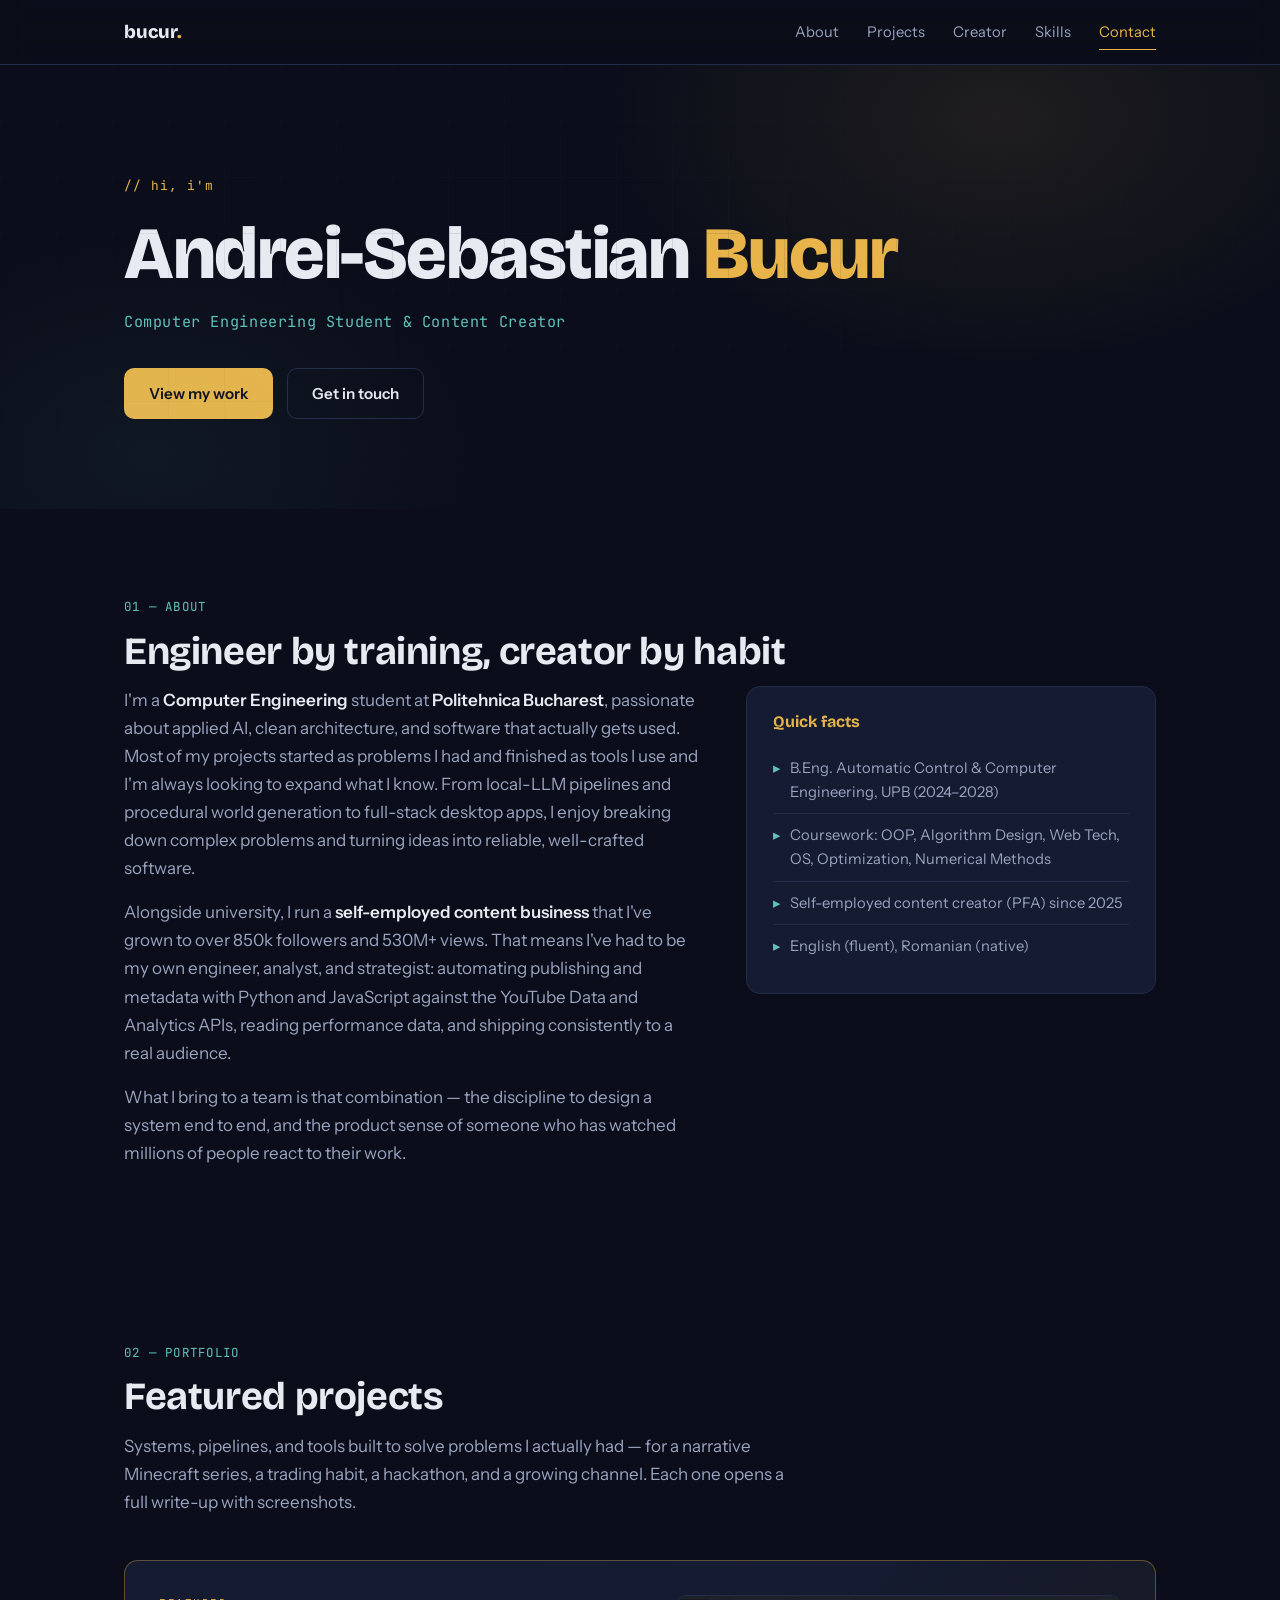
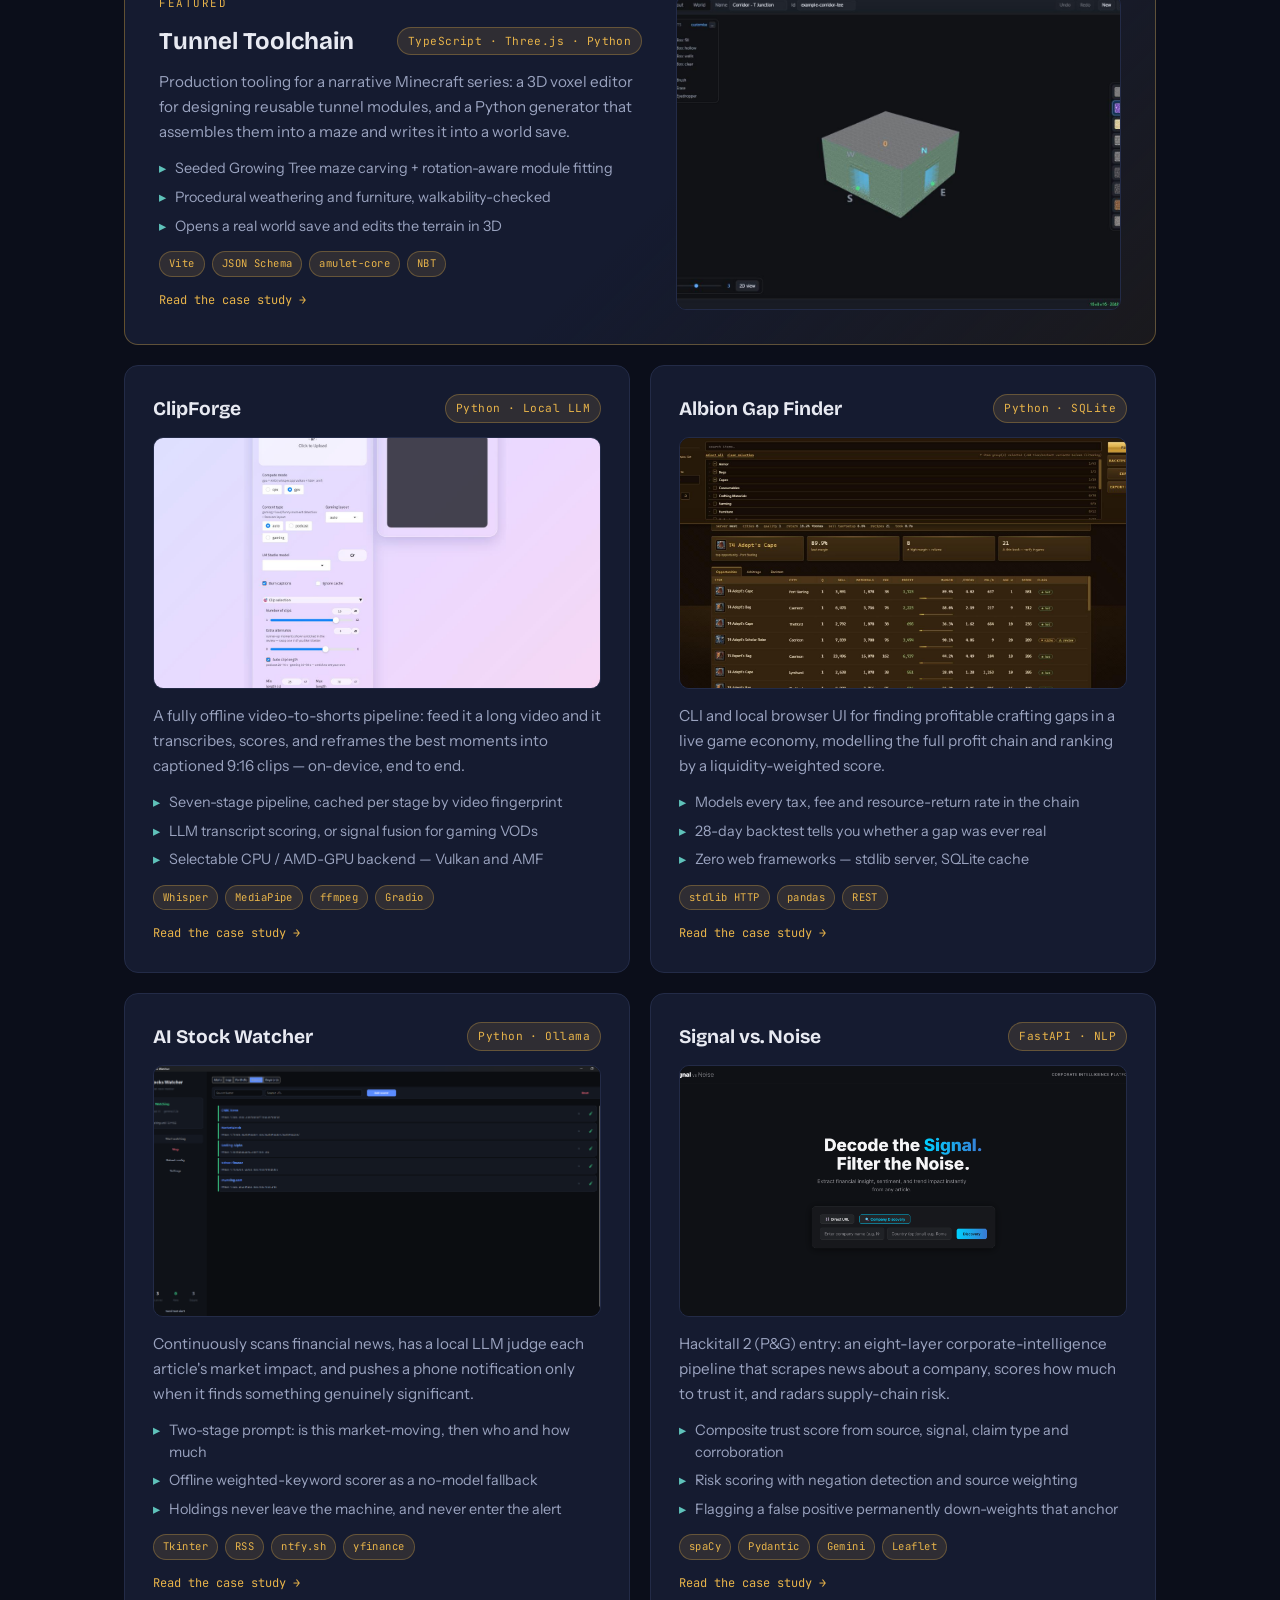
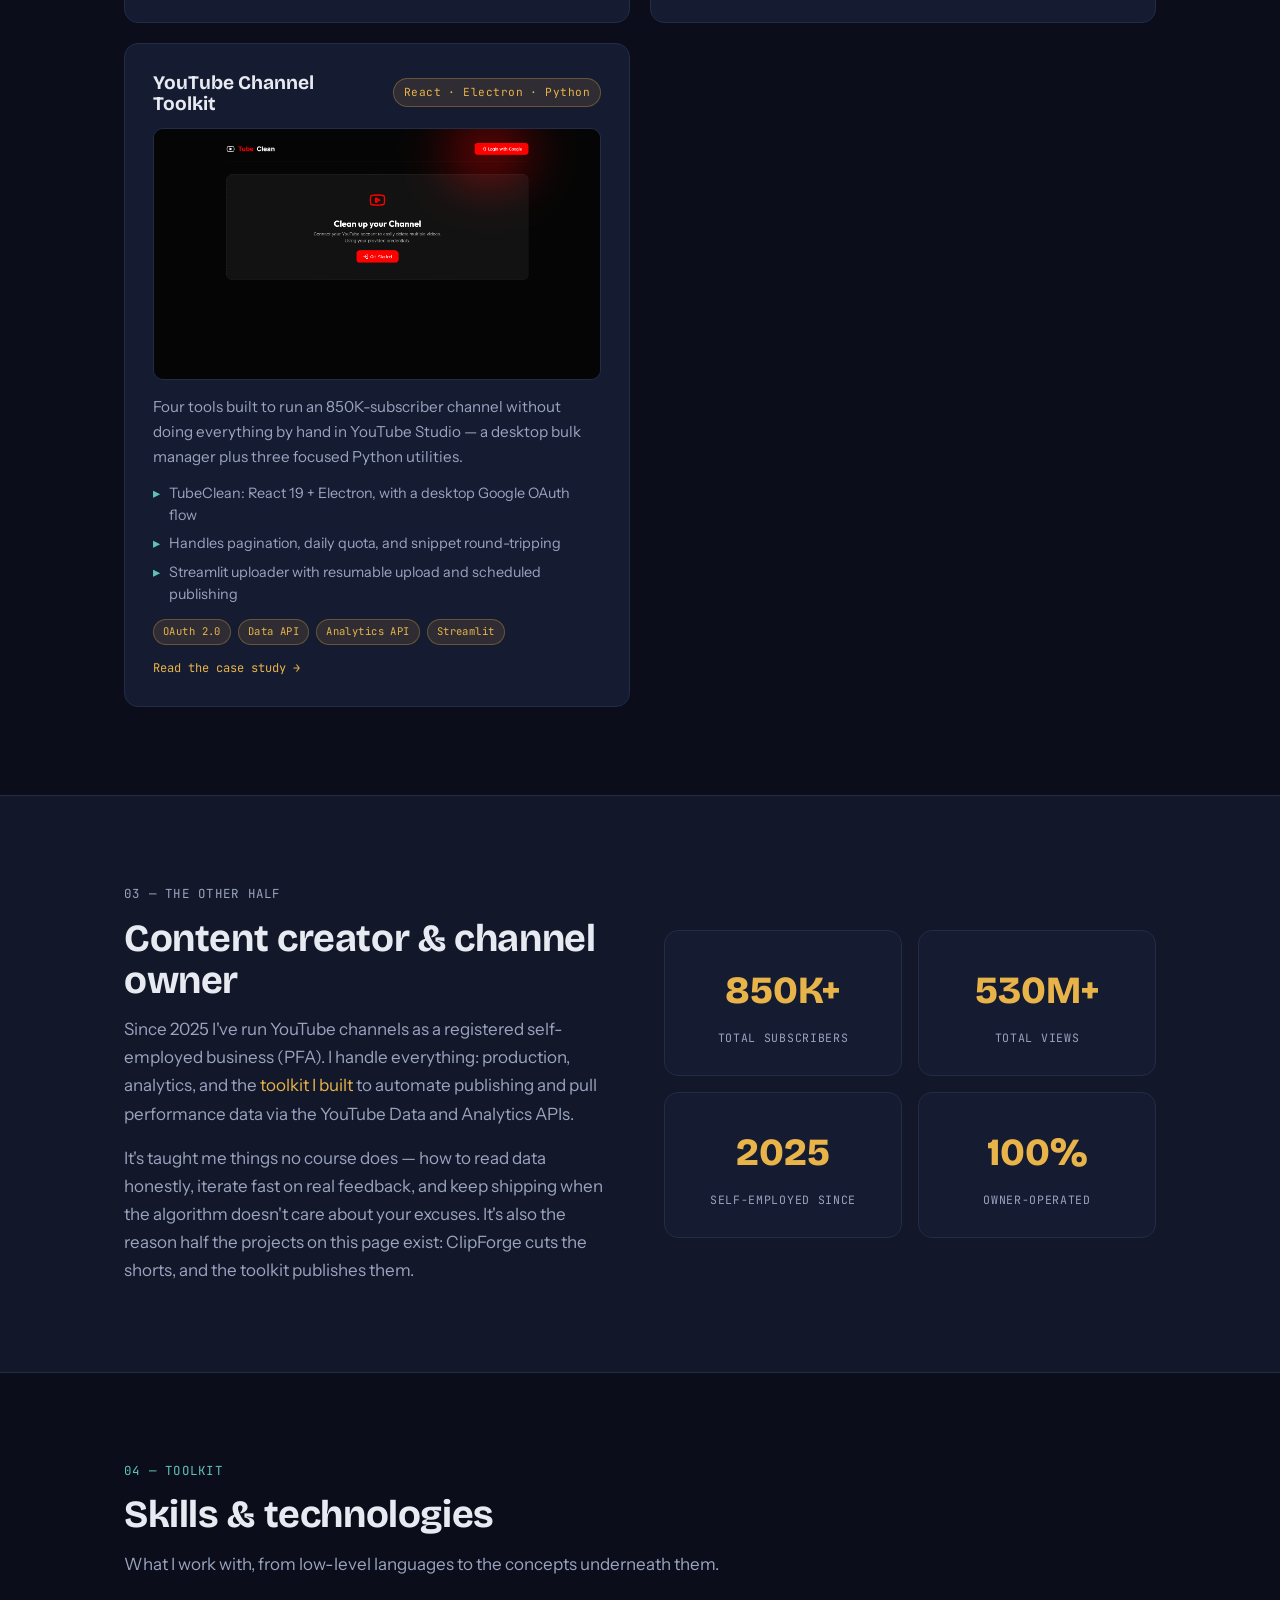
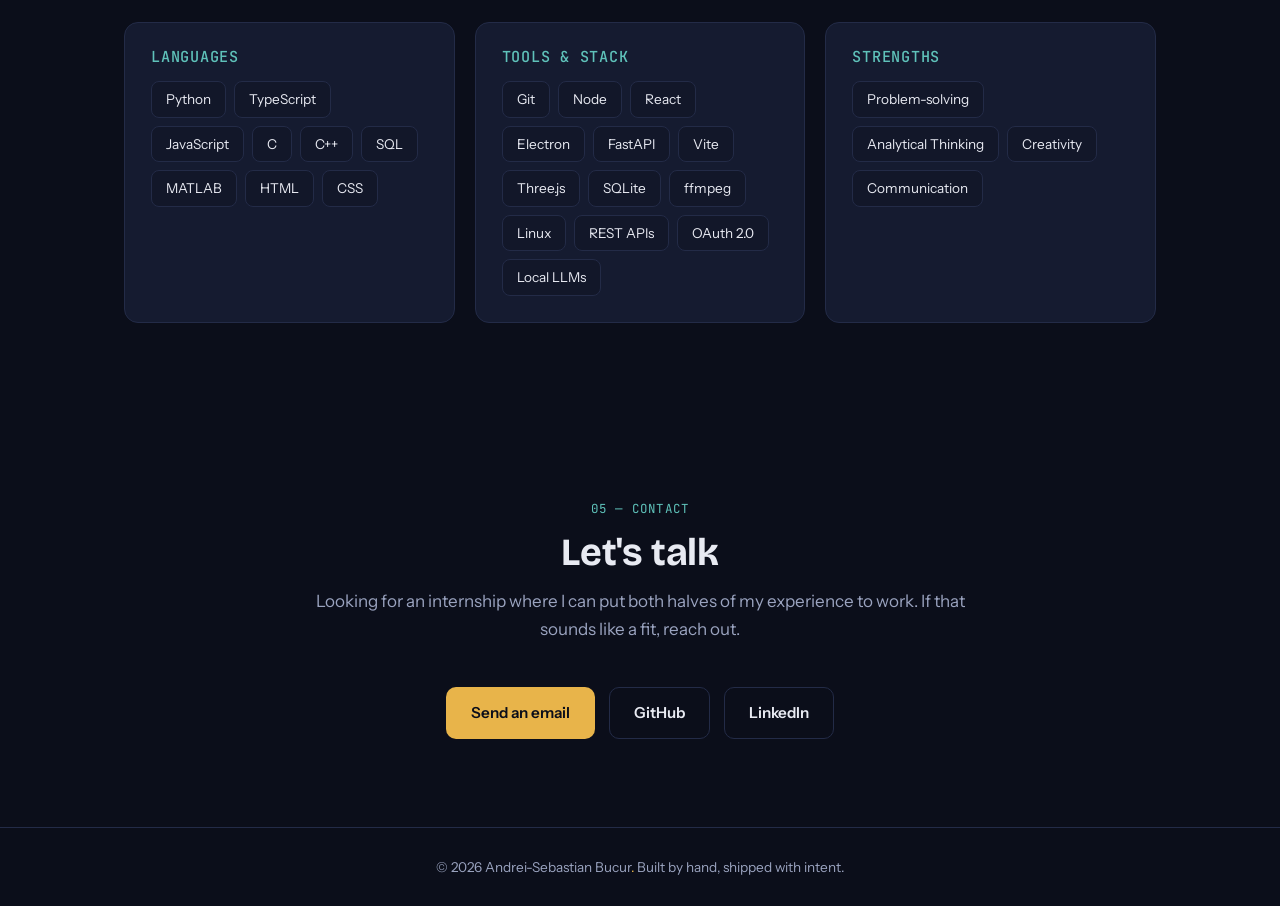
==== index.html @ fd860e11 "Initial commit" ====
<!DOCTYPE html>
<html lang="en">
<head>
<meta charset="UTF-8">
<meta name="viewport" content="width=device-width, initial-scale=1.0">
<meta name="theme-color" content="#0B0E1A">
<meta name="description" content="Portfolio of Andrei-Sebastian Bucur — Computer Engineering student and content creator building systems software and audiences.">
<meta property="og:title" content="Andrei-Sebastian Bucur — Engineer & Creator">
<meta property="og:description" content="Six shipped projects: a Minecraft world-generation toolchain, an offline video pipeline, a market-gap scanner, a local-LLM news watcher, and channel tooling for 850K+ subscribers.">
<meta property="og:type" content="website">
<title>Andrei-Sebastian Bucur — Engineer &amp; Creator</title>
<link rel="preconnect" href="https://fonts.googleapis.com">
<link rel="preconnect" href="https://fonts.gstatic.com" crossorigin>
<link href="https://fonts.googleapis.com/css2?family=Bricolage+Grotesque:opsz,wght@12..96,400;12..96,600;12..96,700;12..96,800&family=Instrument+Sans:wght@400;500;600&family=JetBrains+Mono:wght@400;500&display=swap" rel="stylesheet">
<link rel="stylesheet" href="assets/site.css">
</head>
<body>

<nav id="nav">
  <div class="scroll-progress" id="scrollProgress"></div>
  <div class="wrap nav-inner">
    <a class="logo" href="#top">bucur<span>.</span></a>
    <div class="nav-links">
      <a href="#about">About</a>
      <a href="#projects">Projects</a>
      <a href="#creator">Creator</a>
      <a href="#skills">Skills</a>
      <a href="#contact">Contact</a>
    </div>
  </div>
</nav>

<header class="hero" id="top">
  <div class="hero-grid" aria-hidden="true"></div>
  <div class="wrap">
    <p class="eyebrow">// hi, i'm</p>
    <h1>Andrei-Sebastian <em>Bucur</em></h1>
    <p class="hero-role">Computer Engineering Student &amp; Content Creator</p>
    <p class="lede"></p>
    <div class="hero-cta">
      <a class="btn btn-primary" href="#projects">View my work</a>
      <a class="btn btn-ghost" href="#contact">Get in touch</a>
    </div>

  </div>
</header>

<section id="about">
  <div class="wrap">
    <p class="sec-eyebrow">01 — ABOUT</p>
    <h2 class="sec-title">Engineer by training, creator by habit</h2>
    <div class="about-grid">
      <div class="reveal">
        <p>I'm a <strong>Computer Engineering</strong> student at <strong>Politehnica Bucharest</strong>, passionate about applied AI, clean architecture, and software that actually gets used. Most of my projects started as problems I had and finished as tools I use and I'm always looking to expand what I know. From local-LLM pipelines and procedural world generation to full-stack desktop apps, I enjoy breaking down complex problems and turning ideas into reliable, well-crafted software.</p>
        <p>Alongside university, I run a <strong>self-employed content business</strong> that I've grown to over 850k followers and 530M+ views. That means I've had to be my own engineer, analyst, and strategist: automating publishing and metadata with Python and JavaScript against the YouTube Data and Analytics APIs, reading performance data, and shipping consistently to a real audience.</p>
        <p>What I bring to a team is that combination — the discipline to design a system end to end, and the product sense of someone who has watched millions of people react to their work.</p>
      </div>
      <div class="fact-card reveal">
        <h3>Quick facts</h3>
        <ul>
          <li>B.Eng. Automatic Control &amp; Computer Engineering, UPB (2024–2028)</li>
          <li>Coursework: OOP, Algorithm Design, Web Tech, OS, Optimization, Numerical Methods</li>
          <li>Self-employed content creator (PFA) since 2025</li>
          <li>English (fluent), Romanian (native)</li>
        </ul>
      </div>
    </div>
  </div>
</section>

<section id="projects">
  <div class="wrap">
    <p class="sec-eyebrow">02 — PORTFOLIO</p>
    <h2 class="sec-title">Featured projects</h2>
    <p class="sec-sub">Systems, pipelines, and tools built to solve problems I actually had — for a narrative Minecraft series, a trading habit, a hackathon, and a growing channel. Each one opens a full write-up with screenshots.</p>
    <div class="proj-grid">

      <a class="card featured reveal" href="projects/tunnel-toolchain.html">
        <div class="feat-label">FEATURED</div>
        <div class="card-top"><h3>Tunnel Toolchain</h3><span class="tag">TypeScript · Three.js · Python</span></div>
        <div class="card-thumb"><img src="images/tunnel/hero.png" alt="The Tunnel Toolchain module editor" data-ph="images/tunnel/hero.png" loading="lazy"></div>
        <p>Production tooling for a narrative Minecraft series: a 3D voxel editor for designing reusable tunnel modules, and a Python generator that assembles them into a maze and writes it into a world save.</p>
        <ul class="hl">
          <li>Seeded Growing Tree maze carving + rotation-aware module fitting</li>
          <li>Procedural weathering and furniture, walkability-checked</li>
          <li>Opens a real world save and edits the terrain in 3D</li>
        </ul>
        <div class="tag-row">
          <span class="tag">Vite</span><span class="tag">JSON Schema</span><span class="tag">amulet-core</span><span class="tag">NBT</span>
        </div>
        <div class="card-cta">Read the case study <span class="arw">→</span></div>
      </a>

      <a class="card reveal" href="projects/clipforge.html">
        <div class="card-top"><h3>ClipForge</h3><span class="tag">Python · Local LLM</span></div>
        <div class="card-thumb"><img src="images/clipforge/hero.png" alt="The ClipForge desktop app" data-ph="images/clipforge/hero.png" loading="lazy"></div>
        <p>A fully offline video-to-shorts pipeline: feed it a long video and it transcribes, scores, and reframes the best moments into captioned 9:16 clips — on-device, end to end.</p>
        <ul class="hl">
          <li>Seven-stage pipeline, cached per stage by video fingerprint</li>
          <li>LLM transcript scoring, or signal fusion for gaming VODs</li>
          <li>Selectable CPU / AMD-GPU backend — Vulkan and AMF</li>
        </ul>
        <div class="tag-row">
          <span class="tag">Whisper</span><span class="tag">MediaPipe</span><span class="tag">ffmpeg</span><span class="tag">Gradio</span>
        </div>
        <div class="card-cta">Read the case study <span class="arw">→</span></div>
      </a>

      <a class="card reveal" href="projects/albion-gap-finder.html">
        <div class="card-top"><h3>Albion Gap Finder</h3><span class="tag">Python · SQLite</span></div>
        <div class="card-thumb"><img src="images/albion/hero.png" alt="The Albion Gap Finder browser UI" data-ph="images/albion/hero.png" loading="lazy"></div>
        <p>CLI and local browser UI for finding profitable crafting gaps in a live game economy, modelling the full profit chain and ranking by a liquidity-weighted score.</p>
        <ul class="hl">
          <li>Models every tax, fee and resource-return rate in the chain</li>
          <li>28-day backtest tells you whether a gap was ever real</li>
          <li>Zero web frameworks — stdlib server, SQLite cache</li>
        </ul>
        <div class="tag-row">
          <span class="tag">stdlib HTTP</span><span class="tag">pandas</span><span class="tag">REST</span>
        </div>
        <div class="card-cta">Read the case study <span class="arw">→</span></div>
      </a>

      <a class="card reveal" href="projects/stock-watcher.html">
        <div class="card-top"><h3>AI Stock Watcher</h3><span class="tag">Python · Ollama</span></div>
        <div class="card-thumb"><img src="images/stocks/hero.png" alt="The AI Stock Watcher alerts tab" data-ph="images/stocks/hero.png" loading="lazy"></div>
        <p>Continuously scans financial news, has a local LLM judge each article's market impact, and pushes a phone notification only when it finds something genuinely significant.</p>
        <ul class="hl">
          <li>Two-stage prompt: is this market-moving, then who and how much</li>
          <li>Offline weighted-keyword scorer as a no-model fallback</li>
          <li>Holdings never leave the machine, and never enter the alert</li>
        </ul>
        <div class="tag-row">
          <span class="tag">Tkinter</span><span class="tag">RSS</span><span class="tag">ntfy.sh</span><span class="tag">yfinance</span>
        </div>
        <div class="card-cta">Read the case study <span class="arw">→</span></div>
      </a>

      <a class="card reveal" href="projects/signal-vs-noise.html">
        <div class="card-top"><h3>Signal vs. Noise</h3><span class="tag">FastAPI · NLP</span></div>
        <div class="card-thumb"><img src="images/signal/hero.png" alt="A Signal vs. Noise analysis card" data-ph="images/signal/hero.png" loading="lazy"></div>
        <p>Hackitall 2 (P&amp;G) entry: an eight-layer corporate-intelligence pipeline that scrapes news about a company, scores how much to trust it, and radars supply-chain risk.</p>
        <ul class="hl">
          <li>Composite trust score from source, signal, claim type and corroboration</li>
          <li>Risk scoring with negation detection and source weighting</li>
          <li>Flagging a false positive permanently down-weights that anchor</li>
        </ul>
        <div class="tag-row">
          <span class="tag">spaCy</span><span class="tag">Pydantic</span><span class="tag">Gemini</span><span class="tag">Leaflet</span>
        </div>
        <div class="card-cta">Read the case study <span class="arw">→</span></div>
      </a>

      <a class="card reveal" href="projects/youtube-toolkit.html">
        <div class="card-top"><h3>YouTube Channel Toolkit</h3><span class="tag">React · Electron · Python</span></div>
        <div class="card-thumb"><img src="images/youtube/hero.png" alt="TubeClean, the bulk video manager" data-ph="images/youtube/hero.png" loading="lazy"></div>
        <p>Four tools built to run an 850K-subscriber channel without doing everything by hand in YouTube Studio — a desktop bulk manager plus three focused Python utilities.</p>
        <ul class="hl">
          <li>TubeClean: React 19 + Electron, with a desktop Google OAuth flow</li>
          <li>Handles pagination, daily quota, and snippet round-tripping</li>
          <li>Streamlit uploader with resumable upload and scheduled publishing</li>
        </ul>
        <div class="tag-row">
          <span class="tag">OAuth 2.0</span><span class="tag">Data API</span><span class="tag">Analytics API</span><span class="tag">Streamlit</span>
        </div>
        <div class="card-cta">Read the case study <span class="arw">→</span></div>
      </a>

    </div>
  </div>
</section>

<section id="creator" class="creator">
  <div class="wrap creator-grid">
    <div class="reveal">
      <p class="sec-eyebrow">03 — THE OTHER HALF</p>
      <h2 class="sec-title">Content creator &amp; channel owner</h2>
      <p>Since 2025 I've run YouTube channels as a registered self-employed business (PFA). I handle everything: production, analytics, and the <a href="projects/youtube-toolkit.html" style="color:var(--amber)">toolkit I built</a> to automate publishing and pull performance data via the YouTube Data and Analytics APIs.</p>
      <p>It's taught me things no course does — how to read data honestly, iterate fast on real feedback, and keep shipping when the algorithm doesn't care about your excuses. It's also the reason half the projects on this page exist: ClipForge cuts the shorts, and the toolkit publishes them.</p>
    </div>
    <div class="big-stats reveal">
      <div class="big-stat"><div class="num">850K+</div><div class="lbl">TOTAL SUBSCRIBERS</div></div>
      <div class="big-stat"><div class="num">530M+</div><div class="lbl">TOTAL VIEWS</div></div>
      <div class="big-stat"><div class="num">2025</div><div class="lbl">SELF-EMPLOYED SINCE</div></div>
      <div class="big-stat"><div class="num">100%</div><div class="lbl">OWNER-OPERATED</div></div>
    </div>
  </div>
</section>

<section id="skills">
  <div class="wrap">
    <p class="sec-eyebrow">04 — TOOLKIT</p>
    <h2 class="sec-title">Skills &amp; technologies</h2>
    <p class="sec-sub">What I work with, from low-level languages to the concepts underneath them.</p>
    <div class="skill-groups">
      <div class="skill-group reveal">
        <h3>LANGUAGES</h3>
        <div class="chips">
          <span class="chip">Python</span><span class="chip">TypeScript</span><span class="chip">JavaScript</span>
          <span class="chip">C</span><span class="chip">C++</span><span class="chip">SQL</span>
          <span class="chip">MATLAB</span><span class="chip">HTML</span><span class="chip">CSS</span>
        </div>
      </div>
      <div class="skill-group reveal">
        <h3>TOOLS &amp; STACK</h3>
        <div class="chips">
          <span class="chip">Git</span><span class="chip">Node</span><span class="chip">React</span>
          <span class="chip">Electron</span><span class="chip">FastAPI</span><span class="chip">Vite</span>
          <span class="chip">Three.js</span><span class="chip">SQLite</span><span class="chip">ffmpeg</span>
          <span class="chip">Linux</span><span class="chip">REST APIs</span><span class="chip">OAuth 2.0</span>
          <span class="chip">Local LLMs</span>
        </div>
      </div>
      <div class="skill-group reveal">
        <h3>STRENGTHS</h3>
        <div class="chips">
          <span class="chip">Problem-solving</span>
          <span class="chip">Analytical Thinking</span>
          <span class="chip">Creativity</span>
          <span class="chip">Communication</span>
        </div>
      </div>
    </div>
  </div>
</section>

<section id="contact" class="contact">
  <div class="wrap">
    <p class="sec-eyebrow">05 — CONTACT</p>
    <h2 class="sec-title">Let's talk</h2>
    <p class="sec-sub">Looking for an internship where I can put both halves of my experience to work. If that sounds like a fit, reach out.</p>
    <div class="contact-links">
      <a class="btn btn-primary" href="mailto:bucurandrei187@gmail.com">Send an email</a>
      <a class="btn btn-ghost" href="https://github.com/Babundru" target="_blank" rel="noopener">GitHub</a>
      <a class="btn btn-ghost" href="https://www.linkedin.com/in/andrei-sebastian-bucur" target="_blank" rel="noopener">LinkedIn</a>
    </div>
  </div>
</section>

<footer>
  <div class="wrap">© 2026 Andrei-Sebastian Bucur<span>.</span> Built by hand, shipped with intent.</div>
</footer>

<script src="assets/site.js"></script>
</body>
</html>
---- assets/site.css ----
/* ============================================================
   Andrei-Sebastian Bucur — portfolio design system
   Shared by index.html and every page in projects/
   ============================================================ */

:root{
  --bg:#0B0E1A;
  --bg-raise:#121729;
  --bg-card:#151B30;
  --line:#232B47;
  --text:#E8EAF2;
  --text-dim:#9AA3BF;
  --amber:#E8B44A;
  --amber-soft:rgba(232,180,74,.12);
  --teal:#5FC2BA;
  --radius:14px;
  --max:1080px;
}
*{margin:0;padding:0;box-sizing:border-box}
html{scroll-behavior:smooth;scroll-padding-top:64px}
body{
  background:var(--bg);
  color:var(--text);
  font-family:"Instrument Sans",system-ui,sans-serif;
  font-size:17px;
  line-height:1.65;
  -webkit-font-smoothing:antialiased;
}
::selection{background:var(--amber);color:#0B0E1A}
h1,h2,h3{font-family:"Bricolage Grotesque",sans-serif;line-height:1.1}
a{color:inherit;text-decoration:none}
img{max-width:100%;display:block}
.mono{font-family:"JetBrains Mono",monospace}
.wrap{max-width:var(--max);margin:0 auto;padding:0 24px}

/* ---- nav ---- */
nav{
  position:sticky;top:0;z-index:50;
  background:rgba(11,14,26,.82);
  backdrop-filter:blur(12px);
  border-bottom:1px solid var(--line);
  transition:background .3s ease, border-color .3s ease;
}
.scroll-progress{
  position:absolute;top:0;left:0;height:2px;
  width:0%;
  background:linear-gradient(90deg,var(--amber),var(--teal));
  transition:width .1s linear;
}
.nav-inner{display:flex;align-items:center;justify-content:space-between;height:64px;transition:height .3s ease}
nav.scrolled .nav-inner{height:54px}
nav.scrolled{background:rgba(11,14,26,.94);border-color:rgba(232,180,74,.2)}
.logo{font-family:"Bricolage Grotesque",sans-serif;font-weight:800;font-size:1.15rem}
.logo span{color:var(--amber)}
.nav-links{display:flex;gap:28px;font-size:.92rem;color:var(--text-dim)}
.nav-links a{position:relative;padding:4px 0;transition:color .2s ease}
.nav-links a::after{
  content:"";position:absolute;left:0;bottom:-2px;
  width:0;height:1px;background:var(--amber);
  transition:width .25s ease;
}
.nav-links a:hover,.nav-links a:focus-visible{color:var(--text)}
.nav-links a:hover::after{width:100%}
.nav-links a.active{color:var(--amber)}
.nav-links a.active::after{width:100%}
a:focus-visible,button:focus-visible{outline:2px solid var(--amber);outline-offset:3px;border-radius:4px}

/* ---- hero (landing) ---- */
.hero{position:relative;padding:110px 0 90px;overflow:hidden}
.hero::before{
  content:"";
  position:absolute;inset:0;
  background:
    radial-gradient(600px 380px at 78% 12%, rgba(232,180,74,.09), transparent 65%),
    radial-gradient(500px 340px at 12% 88%, rgba(95,194,186,.06), transparent 65%);
  pointer-events:none;
}
.hero-grid{
  position:absolute;inset:0;
  background-image:linear-gradient(var(--line) 1px, transparent 1px),linear-gradient(90deg, var(--line) 1px, transparent 1px);
  background-size:56px 56px;
  opacity:.14;
  mask-image:radial-gradient(ellipse 80% 70% at 50% 30%, black, transparent);
  -webkit-mask-image:radial-gradient(ellipse 80% 70% at 50% 30%, black, transparent);
  pointer-events:none;
  will-change:transform;
}
.eyebrow{
  font-family:"JetBrains Mono",monospace;
  font-size:.8rem;letter-spacing:.08em;
  color:var(--amber);
  margin-bottom:18px;
}
.hero h1{
  font-size:clamp(2.6rem,6.5vw,4.6rem);
  font-weight:800;
  letter-spacing:-.02em;
  max-width:18ch;
}
.hero h1 em{font-style:normal;color:var(--amber)}
.hero-role{
  margin-top:14px;
  font-family:"JetBrains Mono",monospace;
  font-size:.95rem;
  color:var(--teal);
  letter-spacing:.04em;
}
.hero p.lede{margin-top:22px;max-width:56ch;color:var(--text-dim);font-size:1.08rem}
.hero-cta{margin-top:34px;display:flex;gap:14px;flex-wrap:wrap}
.btn{
  display:inline-flex;align-items:center;gap:8px;
  padding:12px 24px;border-radius:10px;
  font-weight:600;font-size:.95rem;
  border:1px solid transparent;
  cursor:pointer;
  font-family:"Instrument Sans",sans-serif;
  transition:transform .15s ease, background .15s ease, border-color .15s ease;
}
.btn:hover{transform:translateY(-2px)}
.btn-primary{background:var(--amber);color:#0B0E1A}
.btn-primary:hover{background:#F0C264}
.btn-ghost{border-color:var(--line);color:var(--text);background:transparent}
.btn-ghost:hover{border-color:var(--amber)}
.btn-sm{padding:9px 18px;font-size:.88rem}

/* stat strip */
.stats{
  margin-top:64px;
  display:grid;
  grid-template-columns:repeat(4,1fr);
  border:1px solid var(--line);
  border-radius:var(--radius);
  background:var(--bg-raise);
  position:relative;z-index:1;
}
.stat{padding:22px 24px;border-right:1px solid var(--line)}
.stat:last-child{border-right:none}
.stat .num{font-family:"Bricolage Grotesque",sans-serif;font-size:1.7rem;font-weight:700;color:var(--text)}
.stat .lbl{font-family:"JetBrains Mono",monospace;font-size:.72rem;color:var(--text-dim);letter-spacing:.05em;margin-top:4px}
.stat.creator .num{color:var(--amber)}

/* ---- sections ---- */
section{padding:88px 0}
.sec-eyebrow{
  font-family:"JetBrains Mono",monospace;
  font-size:.78rem;letter-spacing:.1em;
  color:var(--teal);
  margin-bottom:12px;
}
h2.sec-title{font-size:clamp(1.7rem,3.5vw,2.4rem);font-weight:700;letter-spacing:-.01em;margin-bottom:14px}
.sec-sub{color:var(--text-dim);max-width:60ch;margin-bottom:44px}

/* about */
.about-grid{display:grid;grid-template-columns:1.4fr 1fr;gap:48px;align-items:start}
.about-grid p+p{margin-top:16px}
.about-grid p{color:var(--text-dim)}
.about-grid strong{color:var(--text);font-weight:600}
.fact-card{background:var(--bg-card);border:1px solid var(--line);border-radius:var(--radius);padding:26px}
.fact-card h3{font-size:1rem;margin-bottom:16px;color:var(--amber)}
.fact-card ul{list-style:none}
.fact-card li{
  display:flex;gap:10px;padding:9px 0;
  border-bottom:1px solid var(--line);
  font-size:.92rem;color:var(--text-dim);
}
.fact-card li:last-child{border-bottom:none}
.fact-card li::before{content:"▸";color:var(--teal);flex-shrink:0}

/* ---- project cards (landing) ---- */
.proj-grid{display:grid;grid-template-columns:repeat(2,1fr);gap:20px}
.card{
  position:relative;
  background:var(--bg-card);
  border:1px solid var(--line);
  border-radius:var(--radius);
  padding:28px;
  display:flex;flex-direction:column;gap:14px;
  overflow:hidden;
  transition:transform .18s ease, border-color .18s ease;
}
.card::before{
  content:"";
  position:absolute;top:0;left:0;right:0;height:2px;
  background:linear-gradient(90deg,var(--amber),var(--teal));
  transform:scaleX(0);transform-origin:left;
  transition:transform .3s ease;
}
.card:hover{transform:translateY(-4px);border-color:rgba(232,180,74,.45)}
.card:hover::before{transform:scaleX(1)}
.card.featured{
  grid-column:1 / -1;
  background:linear-gradient(135deg, var(--bg-card) 55%, rgba(232,180,74,.07));
  border-color:rgba(232,180,74,.35);
  padding:34px;
}
.card.featured h3{font-size:1.5rem}

/* On wide screens the featured card runs the full grid width, so a 16:9
   thumbnail above the text would be ~580px of image before a word is read.
   Put it beside the copy instead, stretched to the card's own height. */
@media (min-width:861px){
  .card.featured{
    display:grid;
    grid-template-columns:1fr .92fr;
    grid-template-rows:auto auto auto 1fr auto auto;
    column-gap:34px;
  }
  .card.featured .feat-label{grid-area:1/1/2/2}
  .card.featured .card-top{grid-area:2/1/3/2}
  .card.featured > p{grid-area:3/1/4/2}
  .card.featured ul.hl{grid-area:4/1/5/2}
  .card.featured .tag-row{grid-area:5/1/6/2}
  .card.featured .card-cta{grid-area:6/1/7/2}
  .card.featured .card-thumb{grid-area:1/2/7/3;aspect-ratio:auto;align-self:stretch}
}
.feat-label{font-family:"JetBrains Mono",monospace;font-size:.68rem;letter-spacing:.14em;color:var(--amber)}
.card-top{display:flex;justify-content:space-between;align-items:center;gap:12px}
.card h3{font-size:1.2rem;font-weight:700}
.tag{
  font-family:"JetBrains Mono",monospace;
  font-size:.7rem;letter-spacing:.04em;
  color:var(--amber);
  background:var(--amber-soft);
  border:1px solid rgba(232,180,74,.3);
  padding:4px 10px;border-radius:999px;
  white-space:nowrap;
}
.card p{color:var(--text-dim);font-size:.95rem}
.card .foot{font-family:"JetBrains Mono",monospace;font-size:.72rem;color:var(--teal);margin-top:auto}

/* card thumbnail + highlight bullets + "read case study" affordance */
.card-thumb{
  border:1px solid var(--line);
  border-radius:10px;
  overflow:hidden;
  background:var(--bg-raise);
  aspect-ratio:16/9;
}
.card-thumb img{width:100%;height:100%;object-fit:cover;object-position:top center}
.card-thumb .ph-mini{
  height:100%;display:flex;align-items:center;justify-content:center;
  font-family:"JetBrains Mono",monospace;font-size:.68rem;color:var(--text-dim);
  background:
    repeating-linear-gradient(45deg, rgba(35,43,71,.5) 0 10px, transparent 10px 20px);
  text-align:center;padding:12px;
}
.card ul.hl{list-style:none;display:flex;flex-direction:column;gap:7px}
.card ul.hl li{
  display:flex;gap:9px;font-size:.9rem;color:var(--text-dim);line-height:1.5;
}
.card ul.hl li::before{content:"▸";color:var(--teal);flex-shrink:0}
.card-cta{
  font-family:"JetBrains Mono",monospace;font-size:.75rem;
  color:var(--amber);display:inline-flex;align-items:center;gap:7px;
  margin-top:auto;
}
.card-cta .arw{transition:transform .2s ease;display:inline-block}
.card:hover .card-cta .arw{transform:translateX(4px)}
.tag-row{display:flex;gap:7px;flex-wrap:wrap}
.tag-row .tag{font-size:.66rem;padding:3px 9px}

/* ---- creator strip ---- */
.creator{background:var(--bg-raise);border-top:1px solid var(--line);border-bottom:1px solid var(--line)}
.creator-grid{display:grid;grid-template-columns:1fr 1fr;gap:48px;align-items:center}
.creator-grid p{color:var(--text-dim)}
.creator-grid p+p{margin-top:16px}
.big-stats{display:grid;grid-template-columns:1fr 1fr;gap:16px}
.big-stat{background:var(--bg-card);border:1px solid var(--line);border-radius:var(--radius);padding:28px 24px;text-align:center}
.big-stat .num{font-family:"Bricolage Grotesque",sans-serif;font-size:2.4rem;font-weight:800;color:var(--amber)}
.big-stat .lbl{font-family:"JetBrains Mono",monospace;font-size:.72rem;color:var(--text-dim);letter-spacing:.06em;margin-top:6px}

/* ---- skills ---- */
.skill-groups{display:grid;grid-template-columns:repeat(3,1fr);gap:20px}
.skill-group{background:var(--bg-card);border:1px solid var(--line);border-radius:var(--radius);padding:26px}
.skill-group h3{font-size:.95rem;margin-bottom:16px;color:var(--teal);font-family:"JetBrains Mono",monospace;font-weight:500;letter-spacing:.05em}
.chips{display:flex;flex-wrap:wrap;gap:8px}
.chip{font-size:.85rem;color:var(--text);background:var(--bg-raise);border:1px solid var(--line);padding:6px 14px;border-radius:8px}

/* ---- contact / footer ---- */
.contact{text-align:center}
.contact .sec-sub{margin-left:auto;margin-right:auto}
.contact-links{display:flex;justify-content:center;gap:14px;flex-wrap:wrap;margin-top:8px}
footer{border-top:1px solid var(--line);padding:28px 0;text-align:center;color:var(--text-dim);font-size:.85rem}
footer span{color:var(--amber)}

/* ============================================================
   CASE-STUDY PAGES
   ============================================================ */

.case-hero{position:relative;padding:56px 0 40px;overflow:hidden}
.case-hero::before{
  content:"";position:absolute;inset:0;
  background:radial-gradient(700px 400px at 70% 0%, rgba(232,180,74,.08), transparent 65%);
  pointer-events:none;
}
.back-link{
  font-family:"JetBrains Mono",monospace;font-size:.8rem;color:var(--text-dim);
  display:inline-flex;align-items:center;gap:8px;margin-bottom:26px;
  transition:color .2s ease;
}
.back-link:hover{color:var(--amber)}
.back-link .arw{transition:transform .2s ease;display:inline-block}
.back-link:hover .arw{transform:translateX(-4px)}
.case-hero h1{font-size:clamp(2.1rem,5vw,3.3rem);font-weight:800;letter-spacing:-.02em;max-width:20ch}
.case-tagline{margin-top:16px;max-width:62ch;color:var(--text-dim);font-size:1.06rem}
.case-meta{display:flex;gap:10px;flex-wrap:wrap;margin-top:24px}
.case-links{display:flex;gap:12px;flex-wrap:wrap;margin-top:26px;align-items:center}
.repo-note{
  font-family:"JetBrains Mono",monospace;font-size:.76rem;color:var(--text-dim);
  border:1px dashed var(--line);border-radius:8px;padding:9px 14px;
}

/* case-study section rhythm — tighter than the landing page */
.case-sec{padding:60px 0}
.case-sec:first-of-type{padding-top:24px}
.case-sec h2{font-size:clamp(1.5rem,3vw,2rem);font-weight:700;letter-spacing:-.01em;margin-bottom:16px}
.case-sec p{color:var(--text-dim);max-width:68ch}
.case-sec p+p{margin-top:14px}
.case-sec strong{color:var(--text);font-weight:600}
.case-sec code{
  font-family:"JetBrains Mono",monospace;font-size:.86em;
  background:var(--bg-raise);border:1px solid var(--line);
  padding:1px 6px;border-radius:5px;color:var(--teal);
}

/* screenshots */
.shot{
  margin:26px 0;
  border:1px solid var(--line);
  border-radius:var(--radius);
  overflow:hidden;
  background:var(--bg-raise);
}
.shot img{
  width:100%;height:auto;display:block;
  cursor:zoom-in;
  background:var(--bg-card);
}
.shot figcaption{
  font-family:"JetBrains Mono",monospace;
  font-size:.74rem;color:var(--text-dim);
  padding:12px 16px;
  border-top:1px solid var(--line);
  background:var(--bg-card);
  line-height:1.6;
  overflow-wrap:break-word;   /* mono captions can contain long unbroken tokens */
}
.shot.hero-shot{margin:34px 0 0;border-color:rgba(232,180,74,.3)}
.shot.portrait{max-width:340px}

/* placeholder shown when the screenshot file isn't there yet */
.shot-ph{
  display:flex;flex-direction:column;align-items:center;justify-content:center;
  gap:10px;
  min-height:260px;padding:34px 24px;text-align:center;
  background:
    repeating-linear-gradient(45deg, rgba(35,43,71,.45) 0 12px, transparent 12px 24px);
}
.shot.portrait .shot-ph{min-height:420px}
.shot-ph .ph-icon{opacity:.5}
.shot-ph .ph-title{font-family:"Bricolage Grotesque",sans-serif;font-size:1rem;font-weight:600;color:var(--text-dim)}
.shot-ph .ph-file{
  font-family:"JetBrains Mono",monospace;font-size:.74rem;
  color:var(--teal);
  background:rgba(95,194,186,.08);
  border:1px solid rgba(95,194,186,.25);
  border-radius:6px;padding:5px 11px;
  word-break:break-all;
}

/* ---- feature blocks: short text beside its screenshot ---- */
.features{display:flex;flex-direction:column;gap:0}
.feature{
  display:grid;
  grid-template-columns:1fr 1fr;
  gap:30px;
  align-items:center;
  padding:30px 0;
  border-top:1px solid var(--line);
}
.feature:first-child{border-top:none;padding-top:6px}
.feature.wide{grid-template-columns:1fr}          /* no screenshot for this one */
.feature.wide .feature-text p{max-width:74ch}
.feature h3{
  font-size:1.14rem;font-weight:700;margin-bottom:9px;
  display:flex;align-items:baseline;gap:11px;
}
.feature h3 .idx{
  font-family:"JetBrains Mono",monospace;font-size:.75rem;
  color:var(--amber);font-weight:400;flex-shrink:0;
}
.feature p{color:var(--text-dim);font-size:.95rem;max-width:52ch}
.feature .shot{margin:0}
.feature .shot-ph{min-height:200px}
.feature .shot.portrait{max-width:250px;margin:0 auto}
.feature .shot.portrait .shot-ph{min-height:340px}

/* ---- closing summary ---- */
.summary{
  background:linear-gradient(135deg, var(--bg-card) 60%, rgba(232,180,74,.06));
  border:1px solid rgba(232,180,74,.26);
  border-radius:var(--radius);
  padding:28px 32px;
}
.summary h2{font-size:1.15rem;margin-bottom:12px}
.summary p{color:var(--text-dim);font-size:.97rem;max-width:78ch}

/* "what I'd tell an interviewer" */
.takeaways{
  background:linear-gradient(135deg, var(--bg-card) 55%, rgba(232,180,74,.06));
  border:1px solid rgba(232,180,74,.28);
  border-radius:var(--radius);
  padding:30px 32px;
}
.takeaways h2{margin-bottom:18px;font-size:1.3rem}
.takeaways ul{list-style:none;display:flex;flex-direction:column;gap:16px}
/* NOT display:flex — these list items contain inline <strong>/<code>/<a>, and a
   flex container would make each of those its own flex item, shattering the
   sentence into side-by-side columns. Absolute-position the marker instead. */
.takeaways li{
  position:relative;
  padding-left:26px;
  color:var(--text-dim);font-size:.96rem;line-height:1.6;
}
.takeaways li::before{
  content:"→";
  position:absolute;left:0;top:0;
  color:var(--amber);
  font-family:"JetBrains Mono",monospace;
}
.takeaways li strong{color:var(--text);font-weight:600}

/* prev / next */
.case-nav{
  display:grid;grid-template-columns:1fr 1fr;gap:16px;
  padding:40px 0 70px;
}
.case-nav a{
  border:1px solid var(--line);
  border-radius:var(--radius);
  background:var(--bg-card);
  padding:20px 24px;
  transition:border-color .2s ease, transform .18s ease;
}
.case-nav a:hover{border-color:rgba(232,180,74,.45);transform:translateY(-3px)}
.case-nav .dir{font-family:"JetBrains Mono",monospace;font-size:.72rem;color:var(--text-dim);letter-spacing:.06em}
.case-nav .nm{font-family:"Bricolage Grotesque",sans-serif;font-weight:700;font-size:1.05rem;margin-top:5px}
.case-nav a.next{text-align:right}

/* lightbox */
.lightbox{
  position:fixed;inset:0;z-index:200;
  background:rgba(6,8,16,.94);
  display:none;align-items:center;justify-content:center;
  padding:32px;
  cursor:zoom-out;
}
.lightbox.open{display:flex}
.lightbox img{max-width:100%;max-height:100%;border-radius:10px;border:1px solid var(--line)}
.lightbox-close{
  position:absolute;top:20px;right:24px;
  background:none;border:none;color:var(--text-dim);
  font-size:2rem;line-height:1;cursor:pointer;
}
.lightbox-close:hover{color:var(--amber)}

/* ---- reveal animation ---- */
.reveal{opacity:0;transform:translateY(28px);transition:opacity .7s cubic-bezier(.16,.8,.24,1), transform .7s cubic-bezier(.16,.8,.24,1)}
.reveal.in{opacity:1;transform:none}
.proj-grid .card.reveal{transition-delay:var(--d,0s)}
@media (prefers-reduced-motion: reduce){
  html{scroll-behavior:auto}
  .reveal{opacity:1;transform:none;transition:none}
  .btn,.card,.case-nav a{transition:none}
  .card::before{transition:none}
  .hero-grid,.hero::before{transform:none !important}
}

/* ---- responsive ---- */
@media (max-width:860px){
  .stats{grid-template-columns:repeat(2,1fr)}
  .stat:nth-child(2){border-right:none}
  .stat:nth-child(1),.stat:nth-child(2){border-bottom:1px solid var(--line)}
  .about-grid,.creator-grid{grid-template-columns:1fr}
  .proj-grid{grid-template-columns:1fr}
  .skill-groups{grid-template-columns:1fr}
  .nav-links{display:none}
  section{padding:64px 0}
  .case-sec{padding:46px 0}
  .feature{grid-template-columns:1fr;gap:20px}
  .feature p{max-width:none}
  .case-nav{grid-template-columns:1fr}
  .case-nav a.next{text-align:left}
}
@media (max-width:480px){
  /* tags are nowrap by default so they read as chips; on a narrow phone a long
     one ("YouTube Data / Analytics API") would push the page wider than the
     viewport, so let those wrap instead. */
  .case-meta .tag{white-space:normal}
}
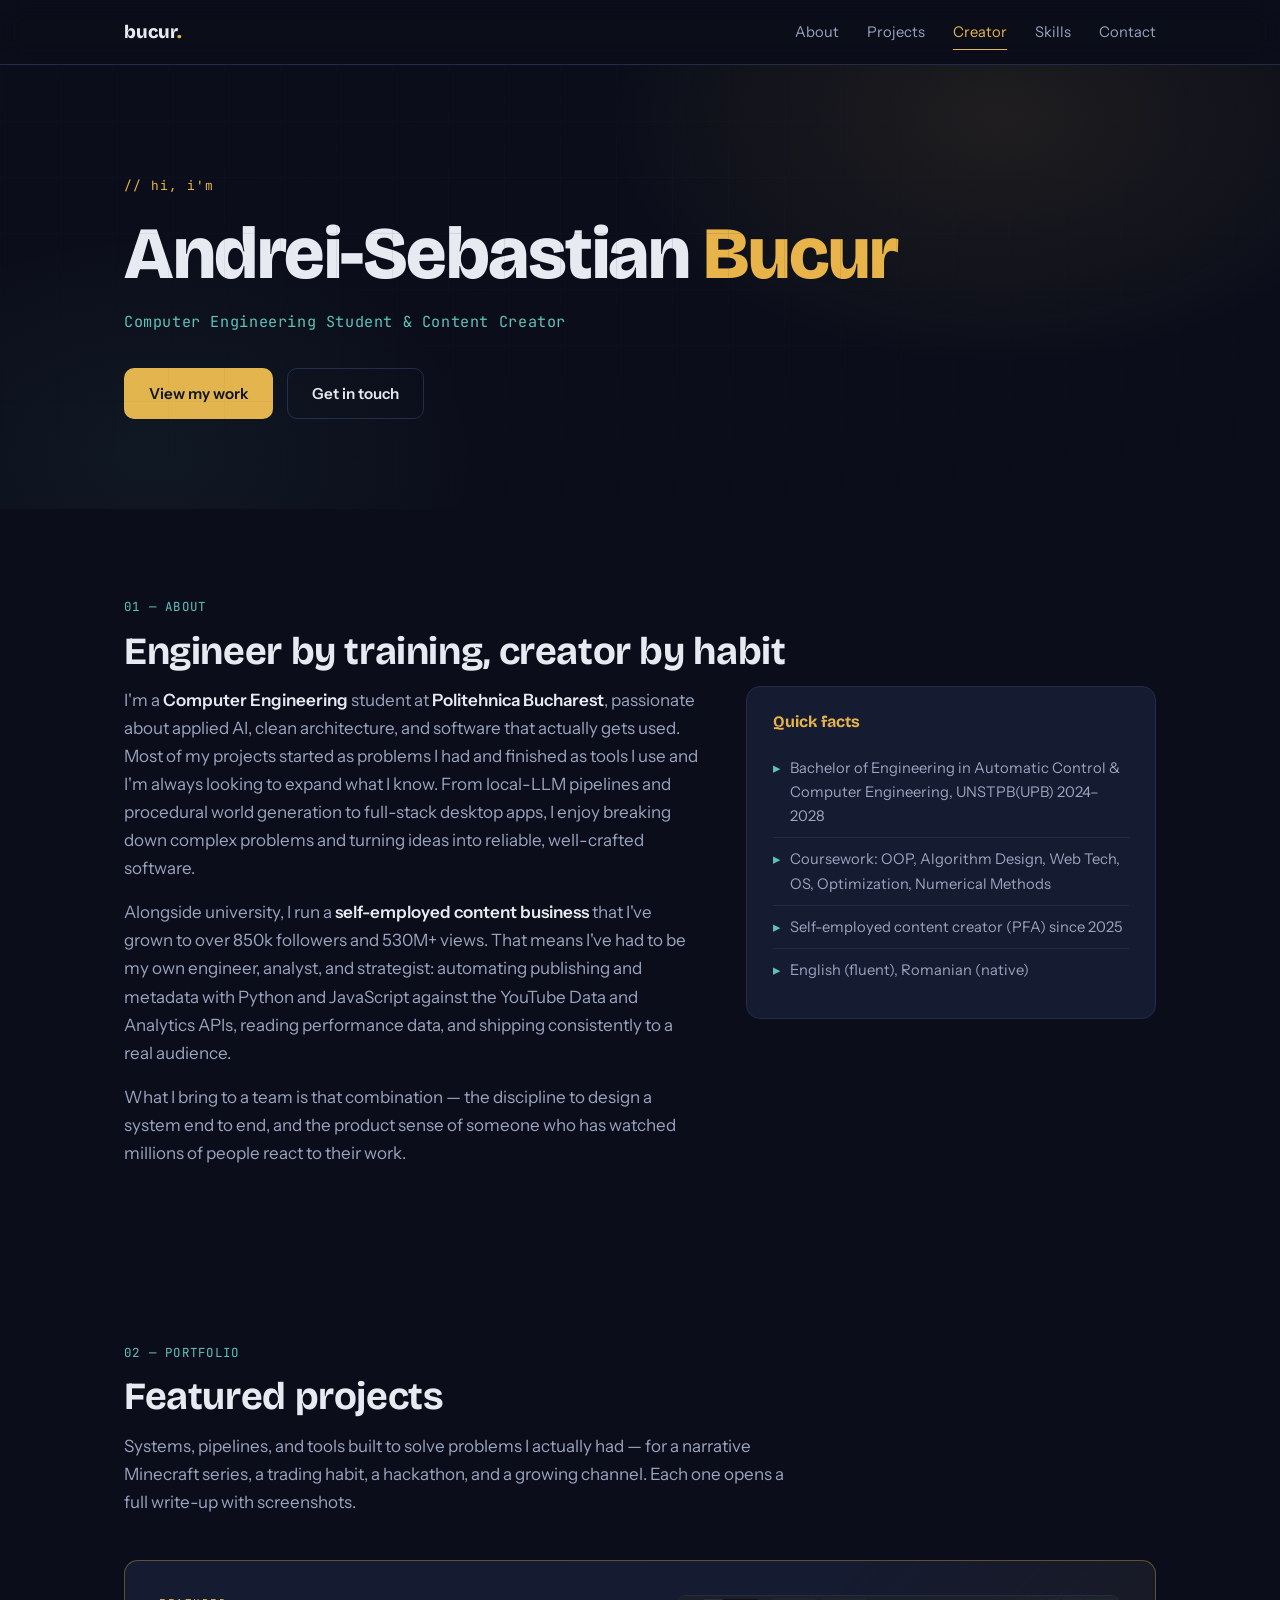
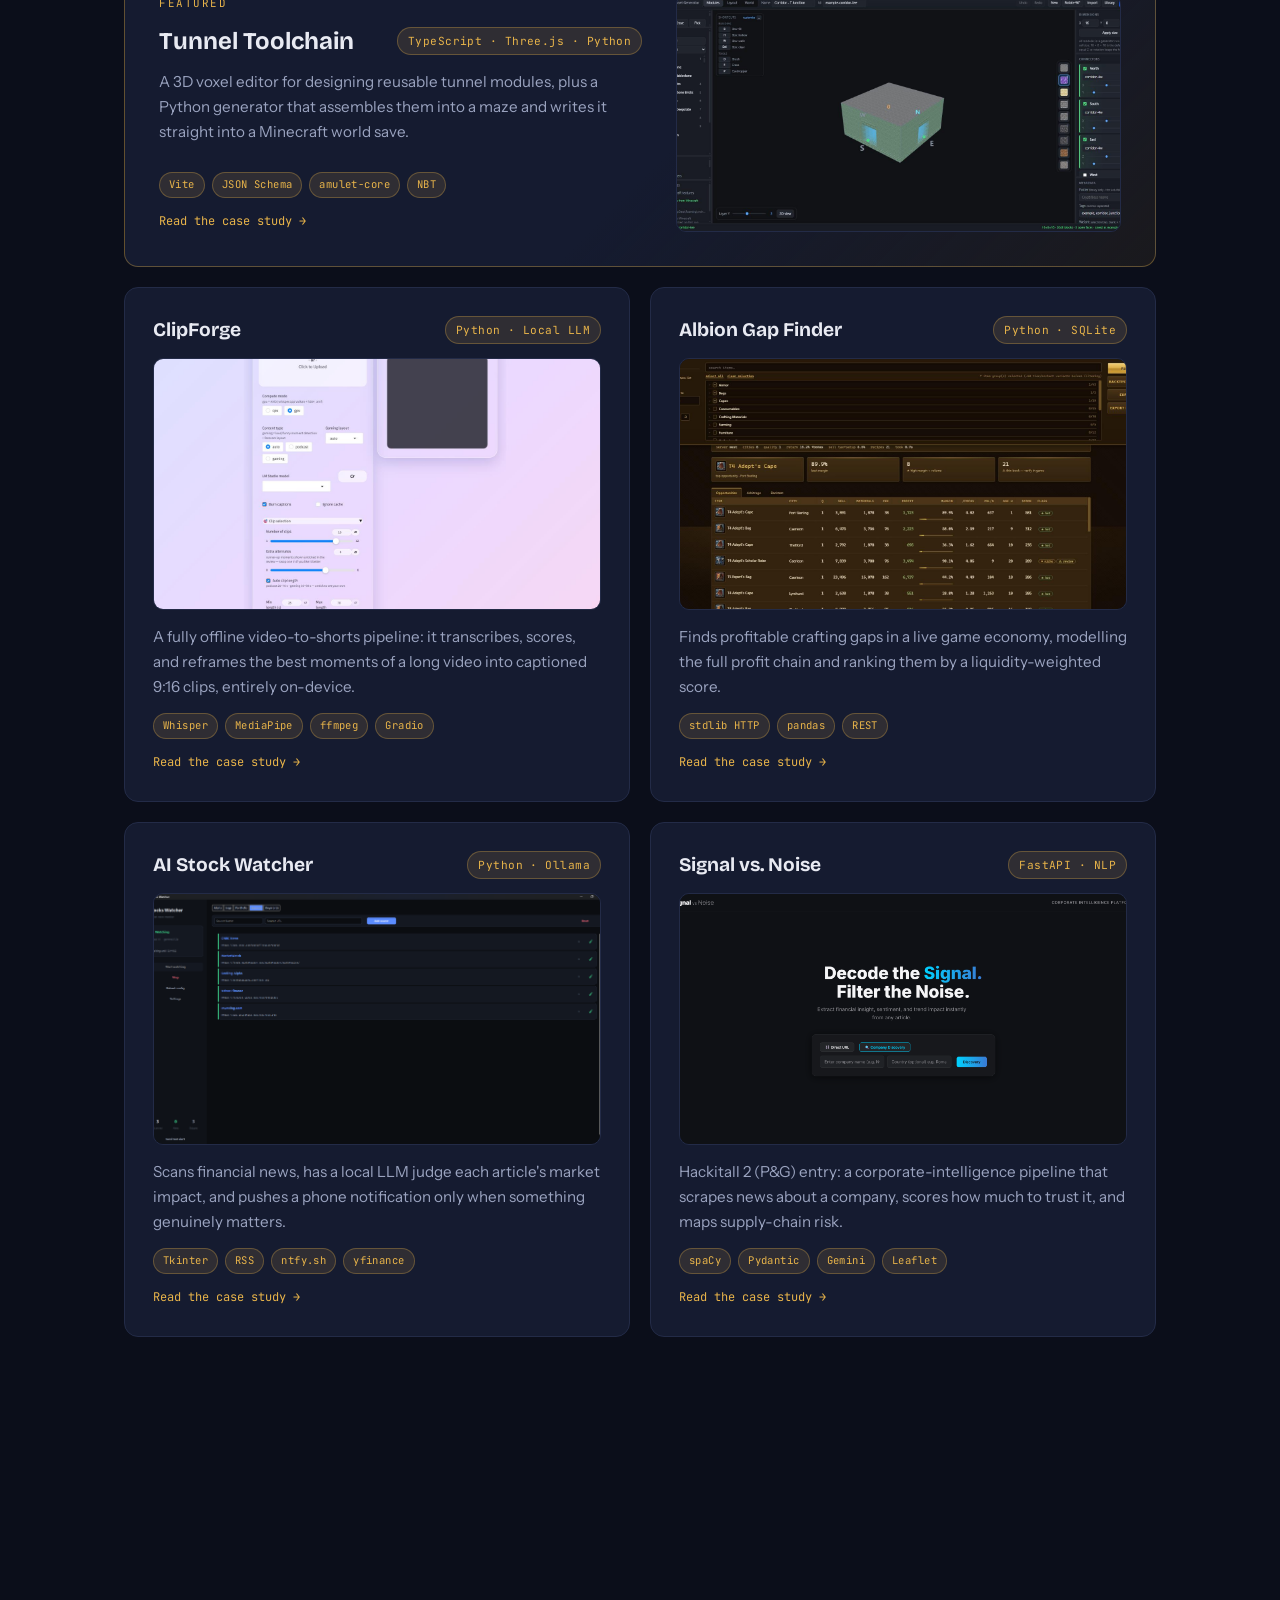
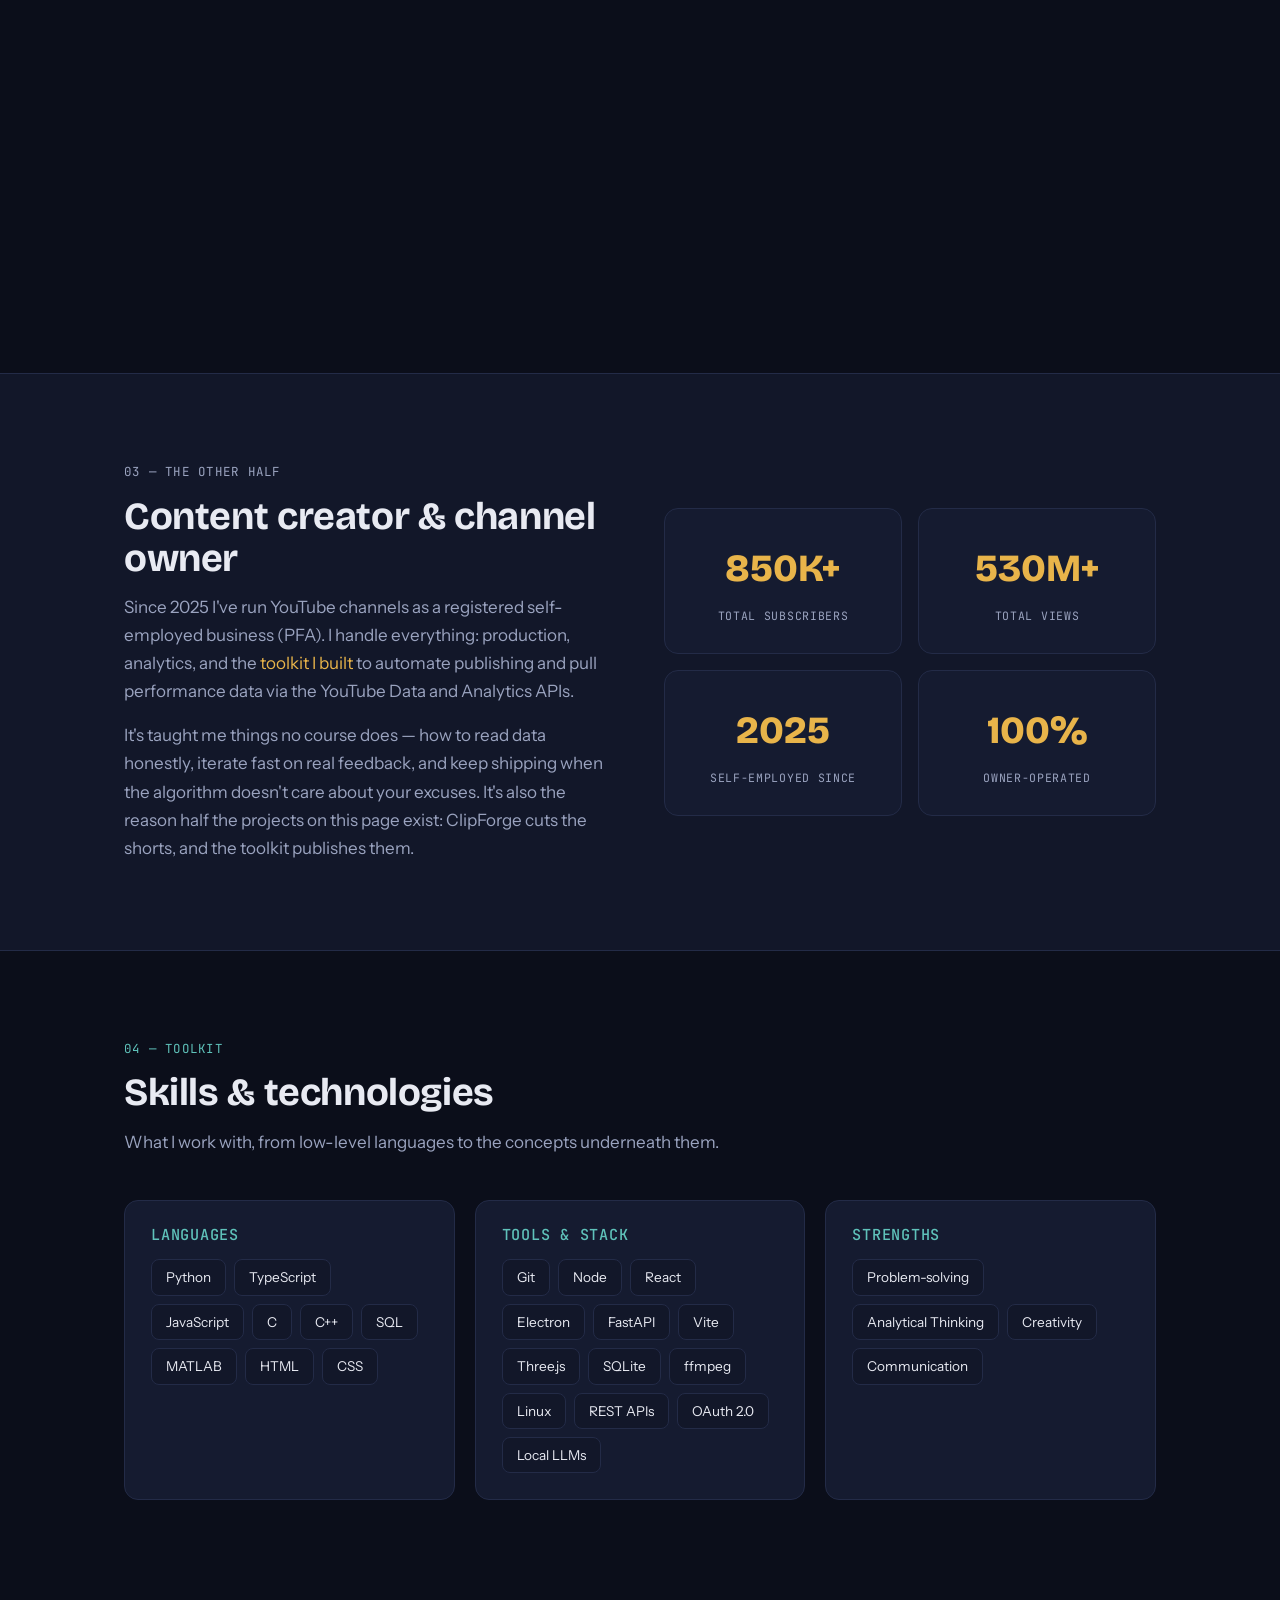
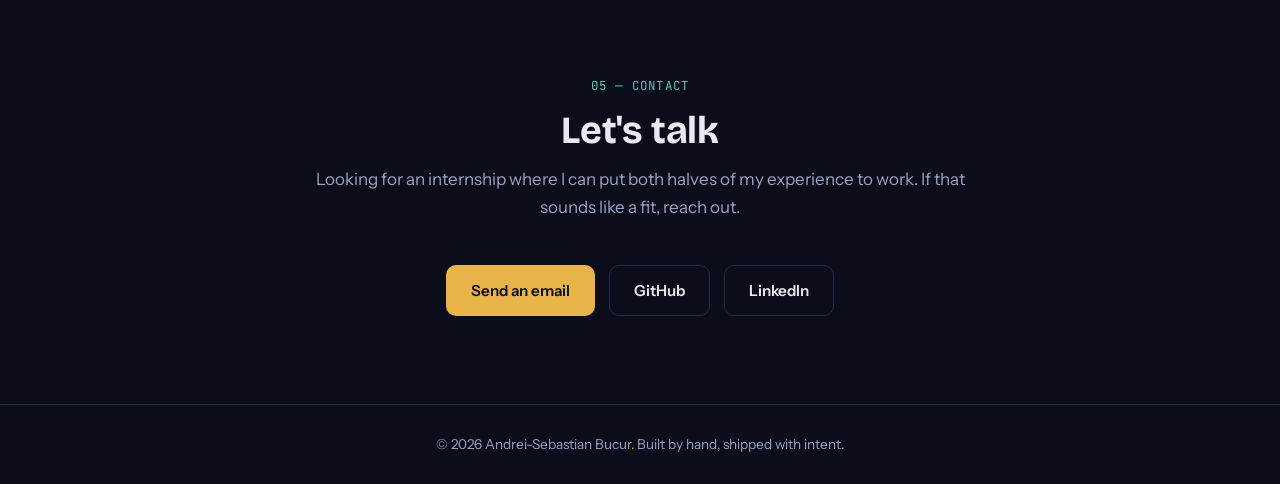
==== commit 335b48a2: "Small tweaks" ====
--- a/index.html
+++ b/index.html
@@ -58,7 +58,7 @@
       <div class="fact-card reveal">
         <h3>Quick facts</h3>
         <ul>
-          <li>B.Eng. Automatic Control &amp; Computer Engineering, UPB (2024–2028)</li>
+          <li>Bachelor of Engineering in Automatic Control &amp; Computer Engineering, UNSTPB(UPB) 2024–2028</li>
           <li>Coursework: OOP, Algorithm Design, Web Tech, OS, Optimization, Numerical Methods</li>
           <li>Self-employed content creator (PFA) since 2025</li>
           <li>English (fluent), Romanian (native)</li>
@@ -79,12 +79,7 @@
         <div class="feat-label">FEATURED</div>
         <div class="card-top"><h3>Tunnel Toolchain</h3><span class="tag">TypeScript · Three.js · Python</span></div>
         <div class="card-thumb"><img src="images/tunnel/hero.png" alt="The Tunnel Toolchain module editor" data-ph="images/tunnel/hero.png" loading="lazy"></div>
-        <p>Production tooling for a narrative Minecraft series: a 3D voxel editor for designing reusable tunnel modules, and a Python generator that assembles them into a maze and writes it into a world save.</p>
-        <ul class="hl">
-          <li>Seeded Growing Tree maze carving + rotation-aware module fitting</li>
-          <li>Procedural weathering and furniture, walkability-checked</li>
-          <li>Opens a real world save and edits the terrain in 3D</li>
-        </ul>
+        <p>A 3D voxel editor for designing reusable tunnel modules, plus a Python generator that assembles them into a maze and writes it straight into a Minecraft world save.</p>
         <div class="tag-row">
           <span class="tag">Vite</span><span class="tag">JSON Schema</span><span class="tag">amulet-core</span><span class="tag">NBT</span>
         </div>
@@ -94,12 +89,7 @@
       <a class="card reveal" href="projects/clipforge.html">
         <div class="card-top"><h3>ClipForge</h3><span class="tag">Python · Local LLM</span></div>
         <div class="card-thumb"><img src="images/clipforge/hero.png" alt="The ClipForge desktop app" data-ph="images/clipforge/hero.png" loading="lazy"></div>
-        <p>A fully offline video-to-shorts pipeline: feed it a long video and it transcribes, scores, and reframes the best moments into captioned 9:16 clips — on-device, end to end.</p>
-        <ul class="hl">
-          <li>Seven-stage pipeline, cached per stage by video fingerprint</li>
-          <li>LLM transcript scoring, or signal fusion for gaming VODs</li>
-          <li>Selectable CPU / AMD-GPU backend — Vulkan and AMF</li>
-        </ul>
+        <p>A fully offline video-to-shorts pipeline: it transcribes, scores, and reframes the best moments of a long video into captioned 9:16 clips, entirely on-device.</p>
         <div class="tag-row">
           <span class="tag">Whisper</span><span class="tag">MediaPipe</span><span class="tag">ffmpeg</span><span class="tag">Gradio</span>
         </div>
@@ -109,12 +99,7 @@
       <a class="card reveal" href="projects/albion-gap-finder.html">
         <div class="card-top"><h3>Albion Gap Finder</h3><span class="tag">Python · SQLite</span></div>
         <div class="card-thumb"><img src="images/albion/hero.png" alt="The Albion Gap Finder browser UI" data-ph="images/albion/hero.png" loading="lazy"></div>
-        <p>CLI and local browser UI for finding profitable crafting gaps in a live game economy, modelling the full profit chain and ranking by a liquidity-weighted score.</p>
-        <ul class="hl">
-          <li>Models every tax, fee and resource-return rate in the chain</li>
-          <li>28-day backtest tells you whether a gap was ever real</li>
-          <li>Zero web frameworks — stdlib server, SQLite cache</li>
-        </ul>
+        <p>Finds profitable crafting gaps in a live game economy, modelling the full profit chain and ranking them by a liquidity-weighted score.</p>
         <div class="tag-row">
           <span class="tag">stdlib HTTP</span><span class="tag">pandas</span><span class="tag">REST</span>
         </div>
@@ -124,12 +109,7 @@
       <a class="card reveal" href="projects/stock-watcher.html">
         <div class="card-top"><h3>AI Stock Watcher</h3><span class="tag">Python · Ollama</span></div>
         <div class="card-thumb"><img src="images/stocks/hero.png" alt="The AI Stock Watcher alerts tab" data-ph="images/stocks/hero.png" loading="lazy"></div>
-        <p>Continuously scans financial news, has a local LLM judge each article's market impact, and pushes a phone notification only when it finds something genuinely significant.</p>
-        <ul class="hl">
-          <li>Two-stage prompt: is this market-moving, then who and how much</li>
-          <li>Offline weighted-keyword scorer as a no-model fallback</li>
-          <li>Holdings never leave the machine, and never enter the alert</li>
-        </ul>
+        <p>Scans financial news, has a local LLM judge each article's market impact, and pushes a phone notification only when something genuinely matters.</p>
         <div class="tag-row">
           <span class="tag">Tkinter</span><span class="tag">RSS</span><span class="tag">ntfy.sh</span><span class="tag">yfinance</span>
         </div>
@@ -139,12 +119,7 @@
       <a class="card reveal" href="projects/signal-vs-noise.html">
         <div class="card-top"><h3>Signal vs. Noise</h3><span class="tag">FastAPI · NLP</span></div>
         <div class="card-thumb"><img src="images/signal/hero.png" alt="A Signal vs. Noise analysis card" data-ph="images/signal/hero.png" loading="lazy"></div>
-        <p>Hackitall 2 (P&amp;G) entry: an eight-layer corporate-intelligence pipeline that scrapes news about a company, scores how much to trust it, and radars supply-chain risk.</p>
-        <ul class="hl">
-          <li>Composite trust score from source, signal, claim type and corroboration</li>
-          <li>Risk scoring with negation detection and source weighting</li>
-          <li>Flagging a false positive permanently down-weights that anchor</li>
-        </ul>
+        <p>Hackitall 2 (P&amp;G) entry: a corporate-intelligence pipeline that scrapes news about a company, scores how much to trust it, and maps supply-chain risk.</p>
         <div class="tag-row">
           <span class="tag">spaCy</span><span class="tag">Pydantic</span><span class="tag">Gemini</span><span class="tag">Leaflet</span>
         </div>
@@ -154,12 +129,7 @@
       <a class="card reveal" href="projects/youtube-toolkit.html">
         <div class="card-top"><h3>YouTube Channel Toolkit</h3><span class="tag">React · Electron · Python</span></div>
         <div class="card-thumb"><img src="images/youtube/hero.png" alt="TubeClean, the bulk video manager" data-ph="images/youtube/hero.png" loading="lazy"></div>
-        <p>Four tools built to run an 850K-subscriber channel without doing everything by hand in YouTube Studio — a desktop bulk manager plus three focused Python utilities.</p>
-        <ul class="hl">
-          <li>TubeClean: React 19 + Electron, with a desktop Google OAuth flow</li>
-          <li>Handles pagination, daily quota, and snippet round-tripping</li>
-          <li>Streamlit uploader with resumable upload and scheduled publishing</li>
-        </ul>
+        <p>Four tools for running an 850K-subscriber channel without doing everything by hand in YouTube Studio — a desktop bulk manager plus three Python utilities.</p>
         <div class="tag-row">
           <span class="tag">OAuth 2.0</span><span class="tag">Data API</span><span class="tag">Analytics API</span><span class="tag">Streamlit</span>
         </div>
--- a/assets/site.css
+++ b/assets/site.css
@@ -208,7 +208,7 @@
   .card.featured .feat-label{grid-area:1/1/2/2}
   .card.featured .card-top{grid-area:2/1/3/2}
   .card.featured > p{grid-area:3/1/4/2}
-  .card.featured ul.hl{grid-area:4/1/5/2}
+  /* row 4 is an empty 1fr spacer that pushes the tags and CTA to the bottom */
   .card.featured .tag-row{grid-area:5/1/6/2}
   .card.featured .card-cta{grid-area:6/1/7/2}
   .card.featured .card-thumb{grid-area:1/2/7/3;aspect-ratio:auto;align-self:stretch}
@@ -228,7 +228,7 @@
 .card p{color:var(--text-dim);font-size:.95rem}
 .card .foot{font-family:"JetBrains Mono",monospace;font-size:.72rem;color:var(--teal);margin-top:auto}
 
-/* card thumbnail + highlight bullets + "read case study" affordance */
+/* card thumbnail + "read case study" affordance */
 .card-thumb{
   border:1px solid var(--line);
   border-radius:10px;
@@ -244,11 +244,6 @@
     repeating-linear-gradient(45deg, rgba(35,43,71,.5) 0 10px, transparent 10px 20px);
   text-align:center;padding:12px;
 }
-.card ul.hl{list-style:none;display:flex;flex-direction:column;gap:7px}
-.card ul.hl li{
-  display:flex;gap:9px;font-size:.9rem;color:var(--text-dim);line-height:1.5;
-}
-.card ul.hl li::before{content:"▸";color:var(--teal);flex-shrink:0}
 .card-cta{
   font-family:"JetBrains Mono",monospace;font-size:.75rem;
   color:var(--amber);display:inline-flex;align-items:center;gap:7px;
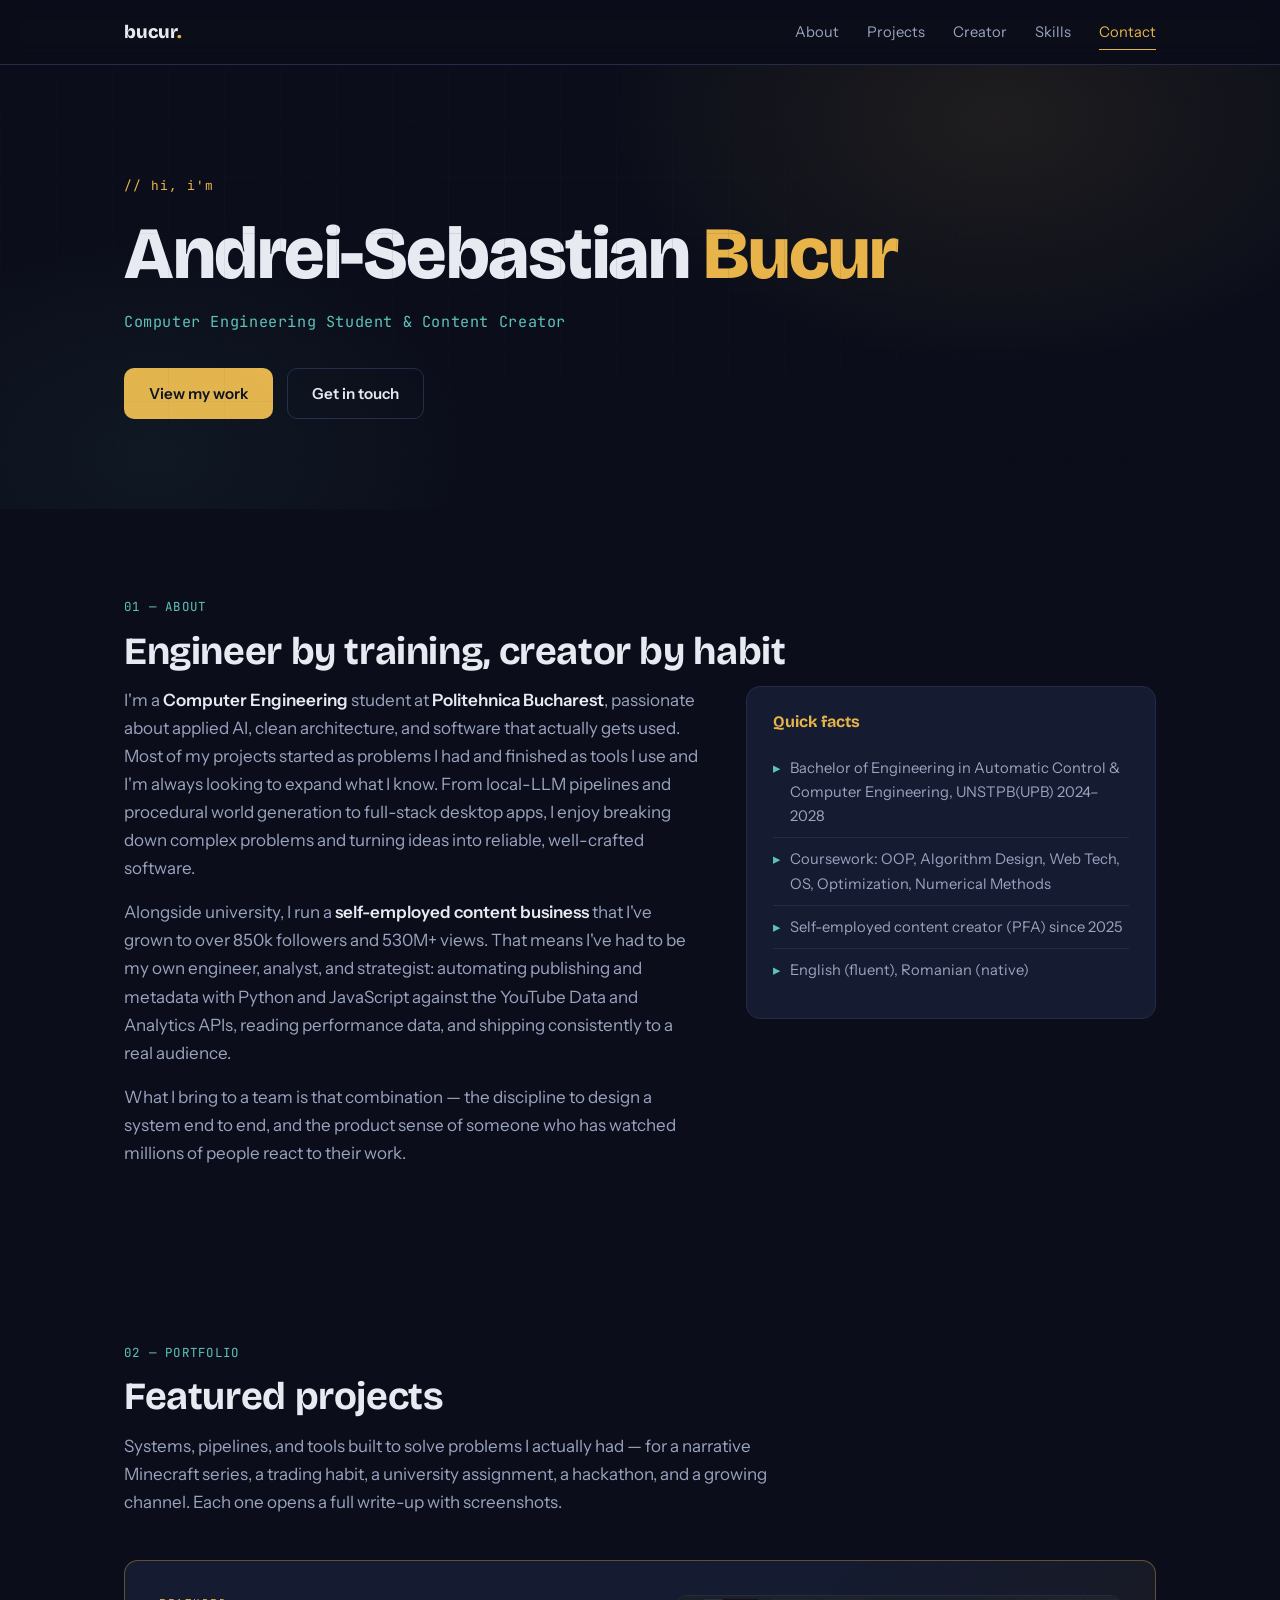
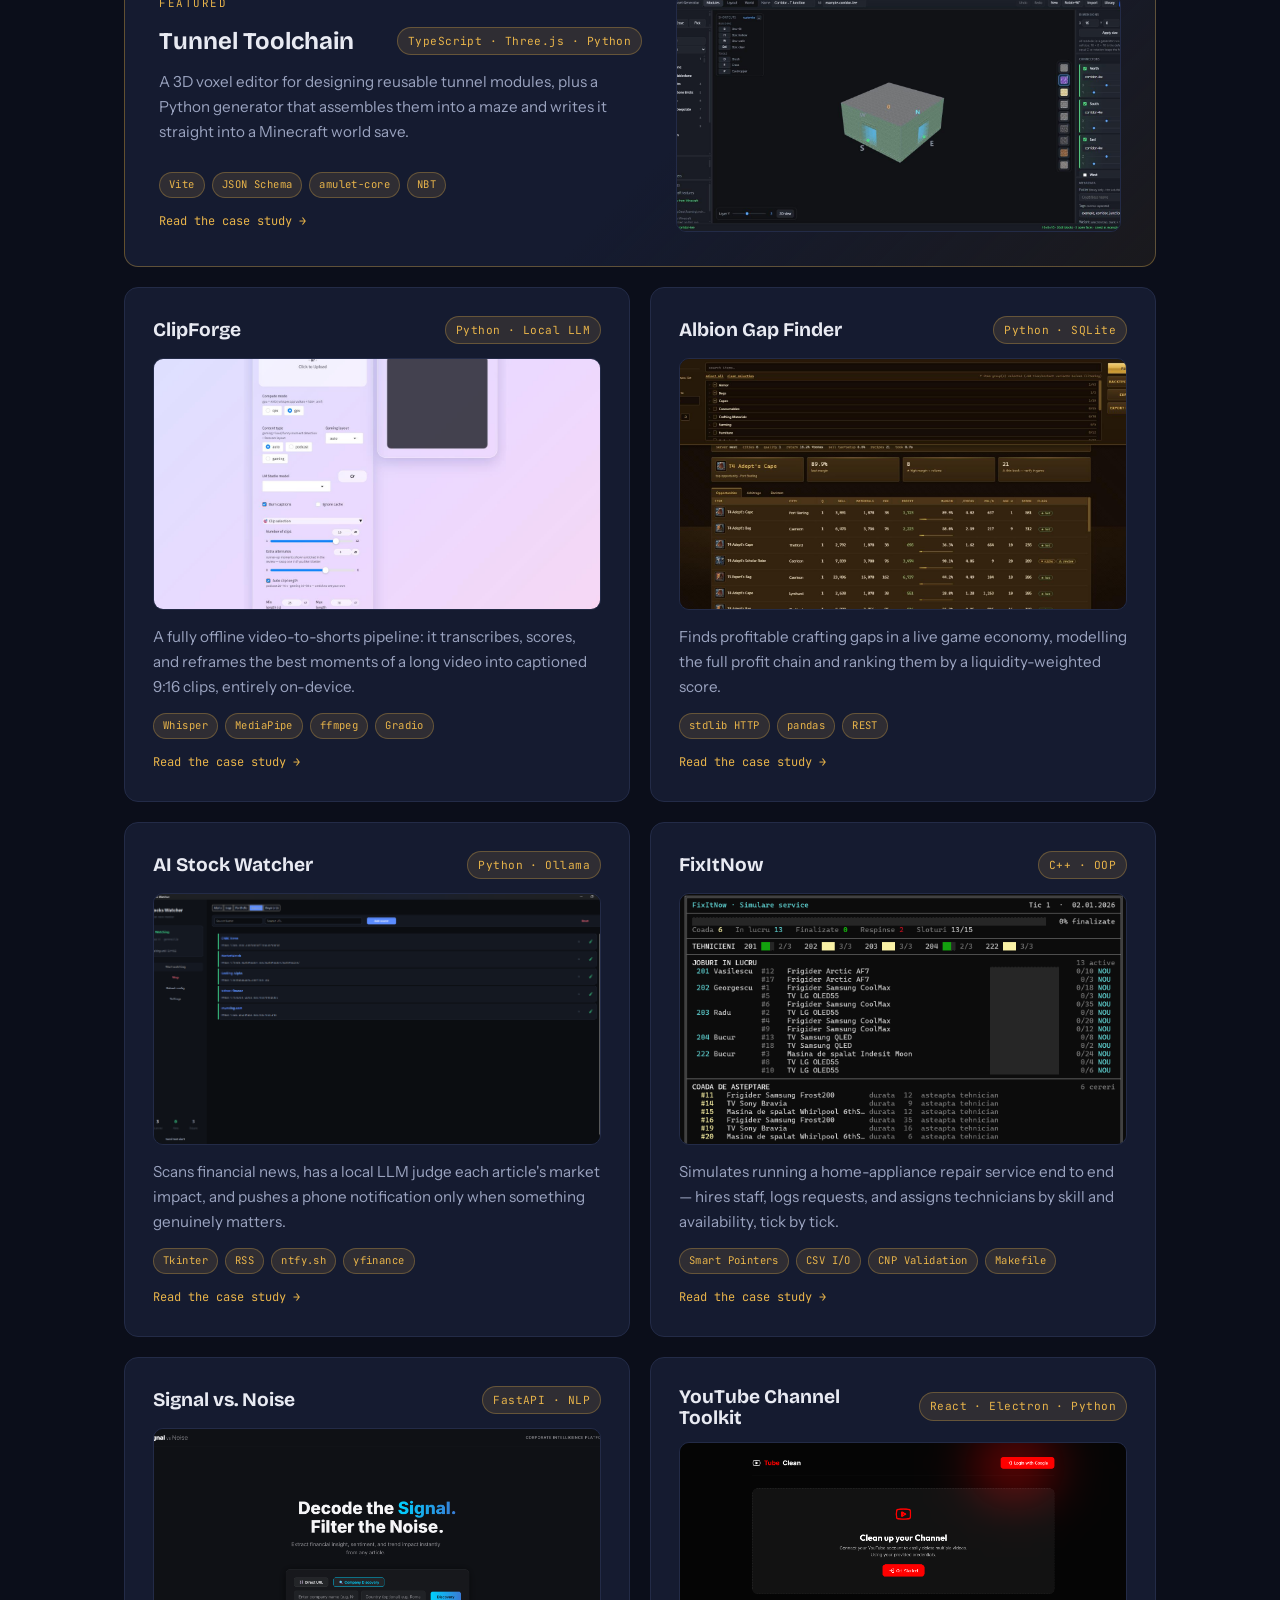
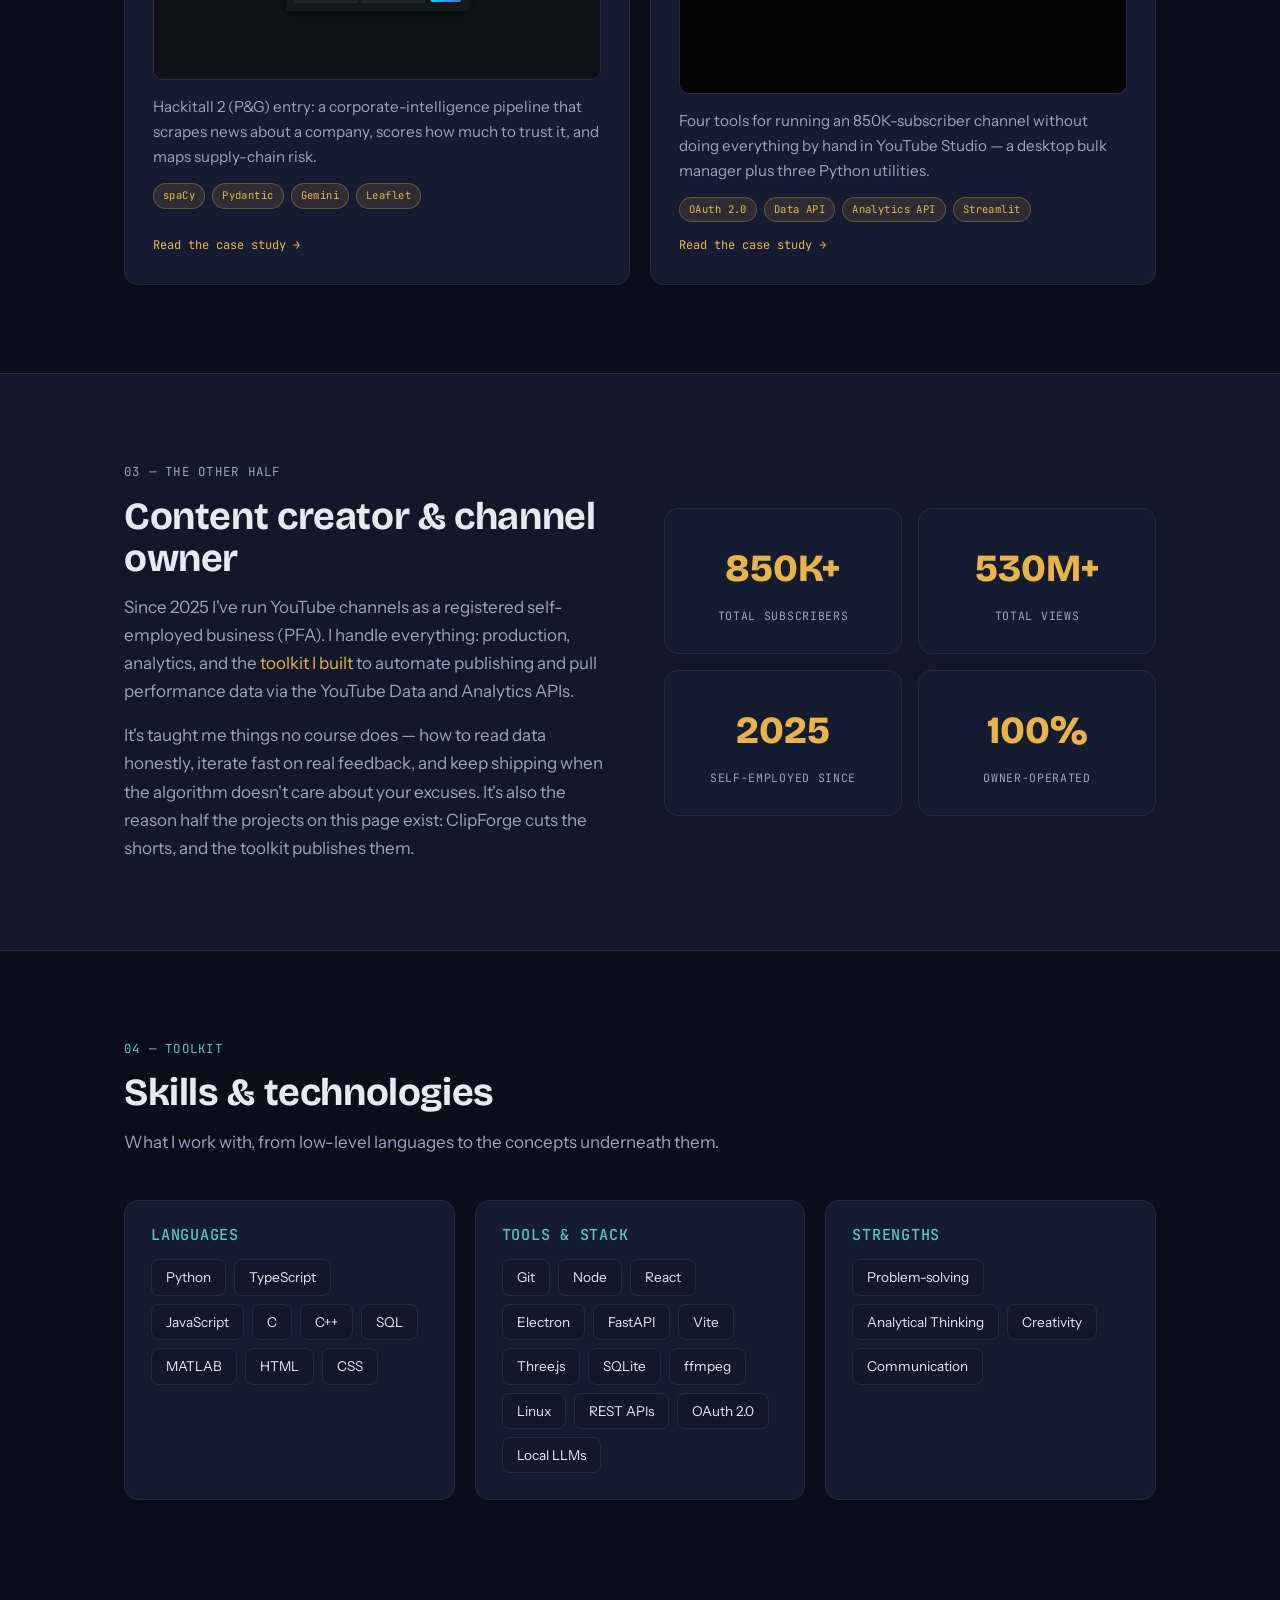
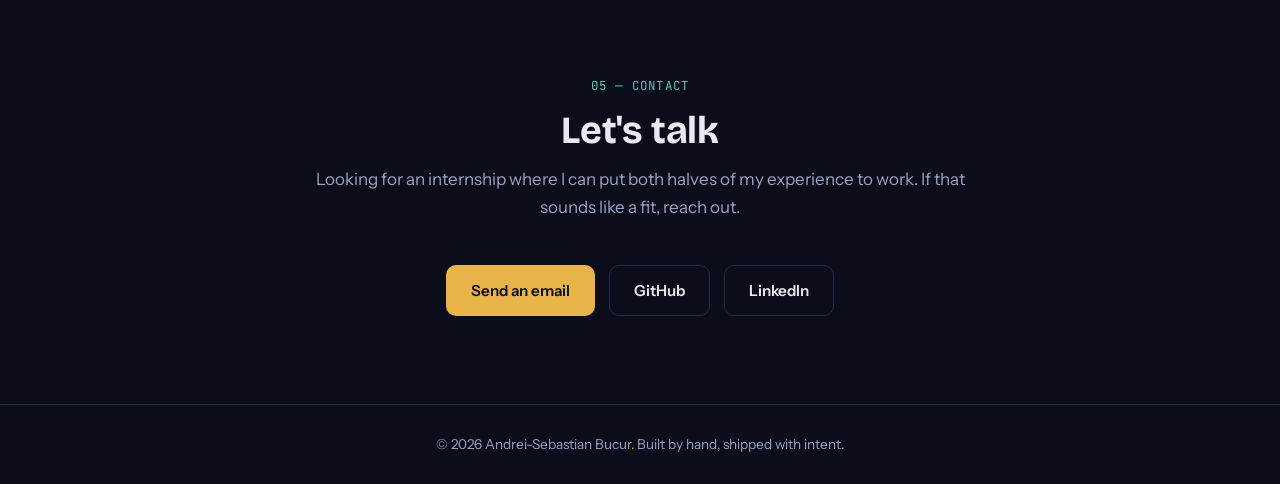
==== commit c605806e: "Added FixItNow" ====
--- a/index.html
+++ b/index.html
@@ -6,7 +6,7 @@
 <meta name="theme-color" content="#0B0E1A">
 <meta name="description" content="Portfolio of Andrei-Sebastian Bucur — Computer Engineering student and content creator building systems software and audiences.">
 <meta property="og:title" content="Andrei-Sebastian Bucur — Engineer & Creator">
-<meta property="og:description" content="Six shipped projects: a Minecraft world-generation toolchain, an offline video pipeline, a market-gap scanner, a local-LLM news watcher, and channel tooling for 850K+ subscribers.">
+<meta property="og:description" content="Seven shipped projects: a Minecraft world-generation toolchain, an offline video pipeline, a market-gap scanner, a local-LLM news watcher, and channel tooling for 850K+ subscribers.">
 <meta property="og:type" content="website">
 <title>Andrei-Sebastian Bucur — Engineer &amp; Creator</title>
 <link rel="preconnect" href="https://fonts.googleapis.com">
@@ -72,7 +72,7 @@
   <div class="wrap">
     <p class="sec-eyebrow">02 — PORTFOLIO</p>
     <h2 class="sec-title">Featured projects</h2>
-    <p class="sec-sub">Systems, pipelines, and tools built to solve problems I actually had — for a narrative Minecraft series, a trading habit, a hackathon, and a growing channel. Each one opens a full write-up with screenshots.</p>
+    <p class="sec-sub">Systems, pipelines, and tools built to solve problems I actually had — for a narrative Minecraft series, a trading habit, a university assignment, a hackathon, and a growing channel. Each one opens a full write-up with screenshots.</p>
     <div class="proj-grid">
 
       <a class="card featured reveal" href="projects/tunnel-toolchain.html">
@@ -112,6 +112,16 @@
         <p>Scans financial news, has a local LLM judge each article's market impact, and pushes a phone notification only when something genuinely matters.</p>
         <div class="tag-row">
           <span class="tag">Tkinter</span><span class="tag">RSS</span><span class="tag">ntfy.sh</span><span class="tag">yfinance</span>
+        </div>
+        <div class="card-cta">Read the case study <span class="arw">→</span></div>
+      </a>
+
+      <a class="card reveal" href="projects/fixitnow.html">
+        <div class="card-top"><h3>FixItNow</h3><span class="tag">C++ · OOP</span></div>
+        <div class="card-thumb"><img src="images/fixitnow/hero.png" alt="The FixItNow interactive terminal menu" data-ph="images/fixitnow/hero.png" loading="lazy"></div>
+        <p>Simulates running a home-appliance repair service end to end — hires staff, logs requests, and assigns technicians by skill and availability, tick by tick.</p>
+        <div class="tag-row">
+          <span class="tag">Smart Pointers</span><span class="tag">CSV I/O</span><span class="tag">CNP Validation</span><span class="tag">Makefile</span>
         </div>
         <div class="card-cta">Read the case study <span class="arw">→</span></div>
       </a>
